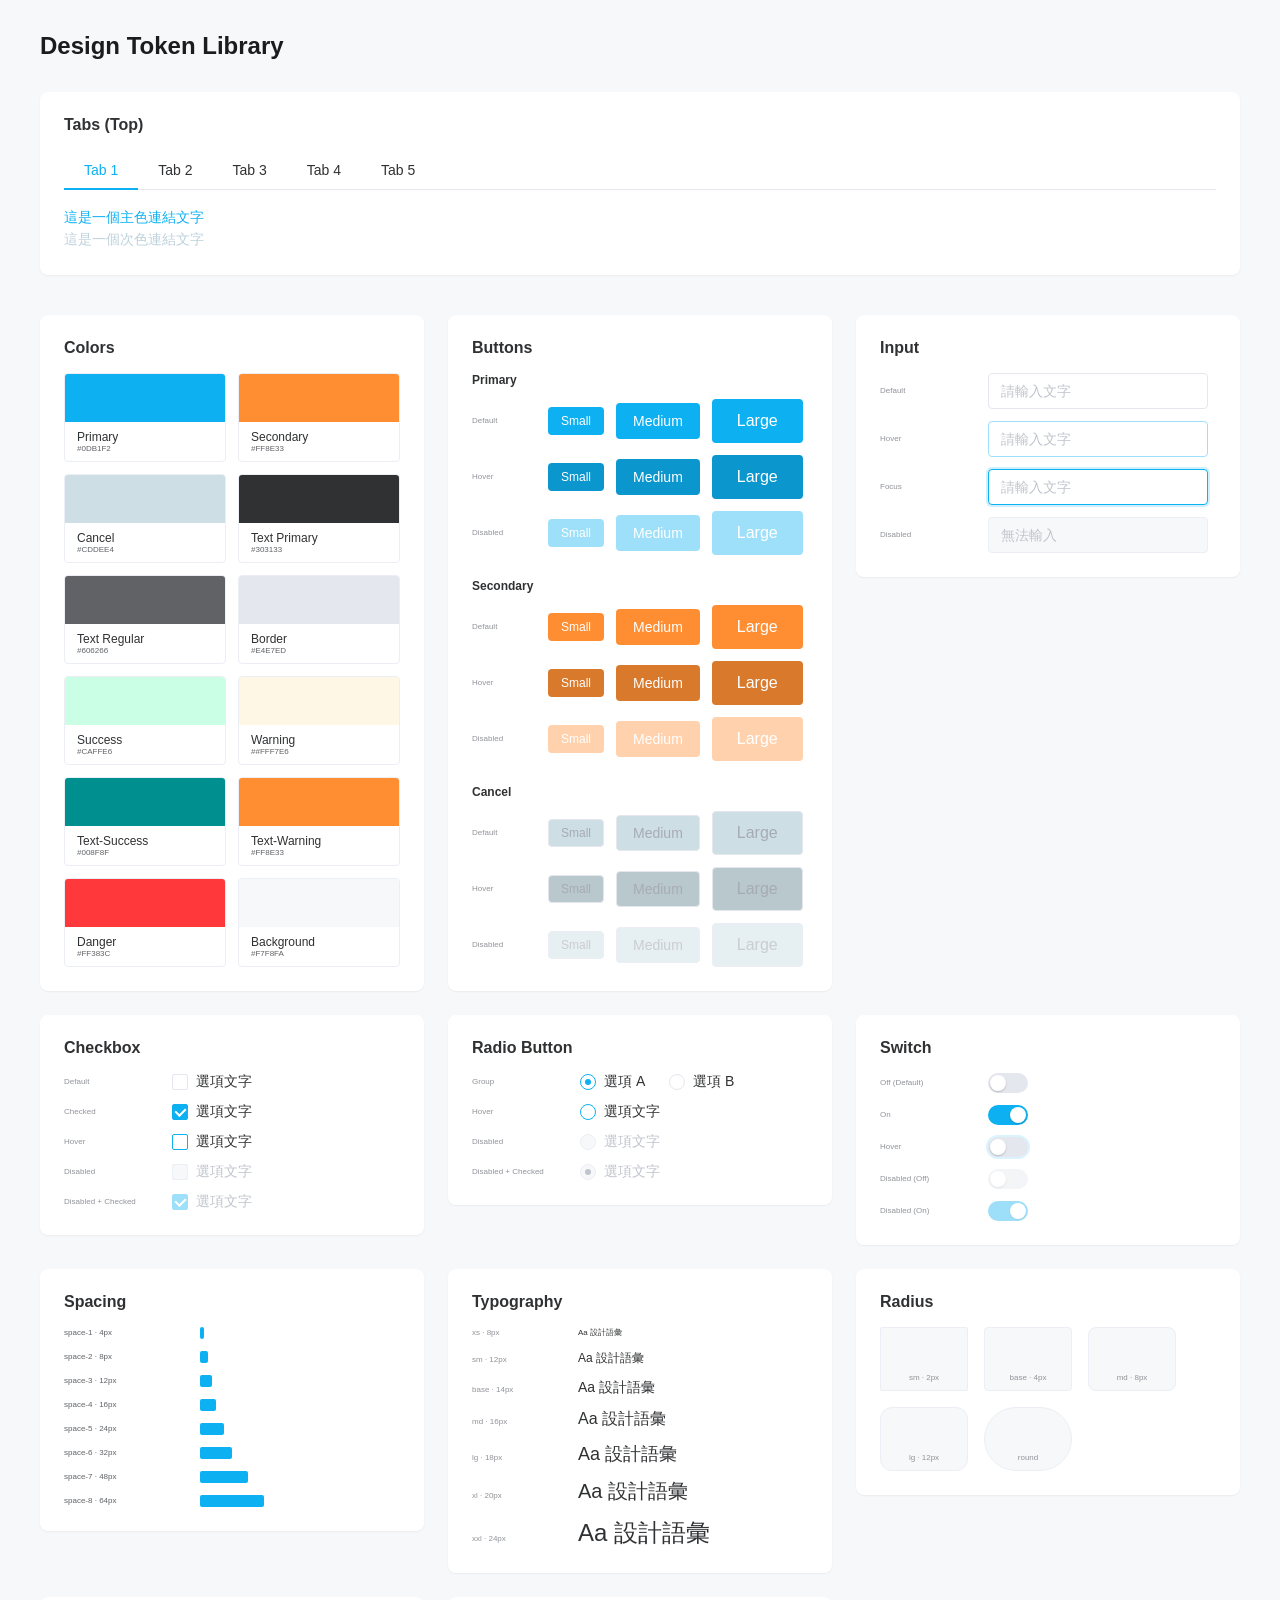
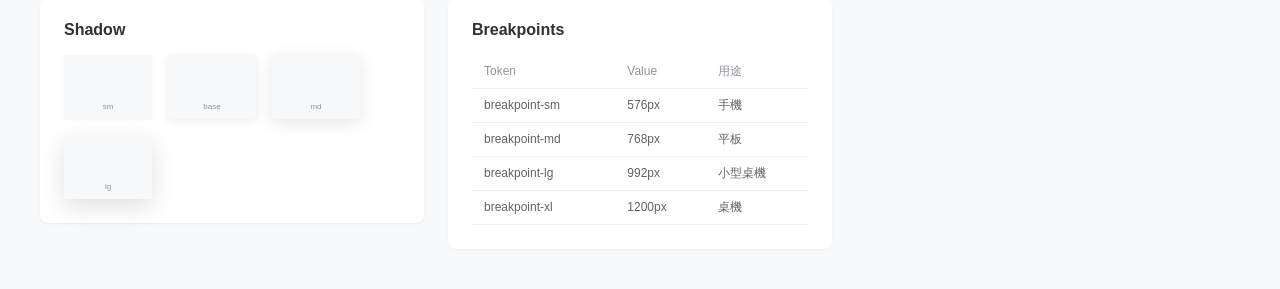
==== index.html @ 9273145e "基本顏色&產生一組Input、Checkbox、radiobutton 、switch button" ====
<!DOCTYPE html>
<html lang="zh-Hant">
<head>
<meta charset="UTF-8">
<meta name="viewport" content="width=device-width, initial-scale=1.0">
<title>Design Token Library</title>
<style>
  :root {
    /* Color */
    --color-bg: #F7F8FA;
    --color-primary: #0DB1F2;
    --color-secondary: #FF8E33;
    --color-success: #CAFFE6;
    --color-warning: #FFF7E6;
    --color-danger: #FF383C;
    --color-cancel: #CDDEE4;
    --color-info: #909399;
    --color-border: #E4E7ED;
    --color-border-light: #EBEEF5;
    --color-text-primary: #303133;
    --color-text-regular: #606266;
    --color-text-secondary: #909399;
    --color-text-active: #0DB1F2;
    --color-text-cancel: #A7ABB3;
    --color-text-placeholder: #C0C4CC;
    
    --color-text-Success: #008F8F;
    --color-text-Warning:#FF8E33;
    --color-link-Primary:#0DB1F2;
    --color-link-Secondary:#BDD1DB;

    /* Button states (derived from Primary / Secondary / Cancel) */
    --btn-primary-bg: var(--color-primary);
    --btn-primary-bg-hover: #0B96CE;
    --btn-primary-bg-disabled: #9EE0FA;
    --btn-primary-text: #FFFFFF;

    --btn-secondary-bg: var(--color-secondary);
    --btn-secondary-bg-hover: #D9792B;
    --btn-secondary-bg-disabled: #FFD2AD;
    --btn-secondary-text: #FFFFFF;

    --btn-cancel-bg: var(--color-cancel);
    --btn-cancel-bg-hover: #B9C8CD;
    --btn-cancel-bg-disabled: #E6EFF2;
    --btn-cancel-border: var(--color-border);
    --btn-cancel-text: var(--color-text-cancel);
    --btn-cancel-text-disabled: #CACDD1;

    /* Spacing */
    --space-1: 4px;
    --space-2: 8px;
    --space-3: 12px;
    --space-4: 16px;
    --space-5: 24px;
    --space-6: 32px;
    --space-7: 48px;
    --space-8: 64px;

    /* Typography */
    --font-size-xs: 8px;
    --font-size-sm: 12px;
    --font-size-base: 14px;
    --font-size-md: 16px;
    --font-size-lg: 18px;
    --font-size-xl: 20px;
    --font-size-xxl: 24px;
    --font-weight-regular: 400;
    --font-weight-medium: 500;
    --font-weight-bold: 600;
    --line-height-base: 1.5;

    /* Radius */
    --radius-sm: 2px;
    --radius-base: 4px;
    --radius-md: 8px;
    --radius-lg: 12px;
    --radius-round: 9999px;

    /* Shadow */
    --shadow-sm: 0 1px 2px rgba(0,0,0,0.05);
    --shadow-base: 0 2px 8px rgba(0,0,0,0.08);
    --shadow-md: 0 4px 16px rgba(0,0,0,0.1);
    --shadow-lg: 0 8px 24px rgba(0,0,0,0.12);

    /* Breakpoints (reference values, used via JS/media queries) */
    --breakpoint-sm: 576px;
    --breakpoint-md: 768px;
    --breakpoint-lg: 992px;
    --breakpoint-xl: 1200px;
  }
  * {
    box-sizing: border-box;
  }
  body {
    margin: 0;
    min-height: 100vh;
    background-color: var(--color-bg);
    font-family: -apple-system, BlinkMacSystemFont, "Segoe UI", "PingFang TC", "Microsoft JhengHei", sans-serif;
  }
  a {
      cursor:pointer;
  }
  header {
    padding: 32px 40px;
  }
  h1 {
    margin: 0;
    font-size: 24px;
    color: #1A1D1F;
  }
  main {
    padding: 0 40px 40px;
    display: grid;
    grid-template-columns: repeat(auto-fit, minmax(320px, 1fr));
    gap: var(--space-5);
    align-items: start;
  }
  .card {
    background: #fff;
    border-radius: var(--radius-md);
    padding: var(--space-5);
    box-shadow: var(--shadow-sm);
  }
  .card h2 {
    margin: 0 0 var(--space-4);
    font-size: var(--font-size-md);
    color: var(--color-text-primary);
  }

  /* Color swatches */
  .swatch-grid {
    display: grid;
    grid-template-columns: repeat(auto-fill, minmax(120px, 1fr));
    gap: var(--space-3);
  }
  .swatch {
    border: 1px solid var(--color-border-light);
    border-radius: var(--radius-base);
    overflow: hidden;
  }
  .swatch-color {
    height: 48px;
  }
  .swatch-label {
    padding: var(--space-2) var(--space-3);
    font-size: var(--font-size-xs);
    color: var(--color-text-regular);
  }
  .swatch-label b {
    display: block;
    font-size: var(--font-size-sm);
    color: var(--color-text-primary);
    font-weight: var(--font-weight-medium);
  }

  /* Spacing scale */
  .space-row {
    display: flex;
    align-items: center;
    gap: var(--space-4);
    margin-bottom: var(--space-3);
  }
  .space-row .space-label {
    width: 120px;
    font-size: var(--font-size-xs);
    color: var(--color-text-regular);
    flex-shrink: 0;
  }
  .space-bar {
    height: 12px;
    background-color: var(--color-primary);
    border-radius: var(--radius-sm);
  }

  /* Typography scale */
  .type-row {
    display: flex;
    align-items: baseline;
    gap: var(--space-4);
    margin-bottom: var(--space-3);
  }
  .type-row .type-label {
    width: 90px;
    font-size: var(--font-size-xs);
    color: var(--color-text-secondary);
    flex-shrink: 0;
  }
  .type-sample {
    color: var(--color-text-primary);
  }

  /* Radius & shadow samples */
  .token-sample-row {
    display: flex;
    flex-wrap: wrap;
    gap: var(--space-4);
  }
  .token-sample {
    width: 88px;
    height: 64px;
    background-color: var(--color-bg);
    border: 1px solid var(--color-border-light);
    display: flex;
    align-items: flex-end;
    justify-content: center;
    padding-bottom: var(--space-2);
    font-size: var(--font-size-xs);
    color: var(--color-text-secondary);
  }

  /* Breakpoints table */
  .bp-table {
    width: 100%;
    border-collapse: collapse;
    font-size: var(--font-size-sm);
  }
  .bp-table th, .bp-table td {
    text-align: left;
    padding: var(--space-2) var(--space-3);
    border-bottom: 1px solid var(--color-border-light);
    color: var(--color-text-regular);
  }
  .bp-table th {
    color: var(--color-text-secondary);
    font-weight: var(--font-weight-medium);
  }

  /* Buttons: Primary / Secondary / Cancel × sm/md/lg × default/hover/disabled */
  .btn {
    display: inline-flex;
    align-items: center;
    justify-content: center;
    border: 1px solid transparent;
    border-radius: var(--radius-base);
    font-family: inherit;
    font-weight: var(--font-weight-medium);
    cursor: pointer;
    transition: background-color .2s, color .2s, border-color .2s;
    white-space: nowrap;
  }
  .btn--sm { height: 28px; padding: 0 var(--space-3); font-size: var(--font-size-sm); }
  .btn--md { height: 36px; padding: 0 var(--space-4); font-size: var(--font-size-base); }
  .btn--lg { height: 44px; padding: 0 var(--space-5); font-size: var(--font-size-md); }

  .btn--primary {
    background-color: var(--btn-primary-bg);
    color: var(--btn-primary-text);
  }
  .btn--primary:hover,
  .btn--primary.is-hover {
    background-color: var(--btn-primary-bg-hover);
  }
  .btn--primary:disabled,
  .btn--primary.is-disabled {
    background-color: var(--btn-primary-bg-disabled);
    color: var(--btn-primary-text);
    cursor: not-allowed;
  }

  .btn--secondary {
    background-color: var(--btn-secondary-bg);
    color: var(--btn-secondary-text);
  }
  .btn--secondary:hover,
  .btn--secondary.is-hover {
    background-color: var(--btn-secondary-bg-hover);
  }
  .btn--secondary:disabled,
  .btn--secondary.is-disabled {
    background-color: var(--btn-secondary-bg-disabled);
    color: var(--btn-secondary-text);
    cursor: not-allowed;
  }

  .btn--cancel {
    background-color: var(--btn-cancel-bg);
    color: var(--btn-cancel-text);
    border-color: var(--btn-cancel-border);
  }
  .btn--cancel:hover,
  .btn--cancel.is-hover {
    background-color: var(--btn-cancel-bg-hover);
  }
  .btn--cancel:disabled,
  .btn--cancel.is-disabled {
    background-color: var(--btn-cancel-bg-disabled);
    color: var(--btn-cancel-text-disabled);
    border-color: var(--color-border-light);
    cursor: not-allowed;
  }

  .btn-variant-block {
    margin-bottom: var(--space-5);
  }
  .btn-variant-block:last-child {
    margin-bottom: 0;
  }
  .btn-variant-block h3 {
    margin: 0 0 var(--space-3);
    font-size: var(--font-size-sm);
    font-weight: var(--font-weight-bold);
    color: var(--color-text-primary);
  }
  .btn-demo-row {
    display: flex;
    align-items: center;
    gap: var(--space-3);
    margin-bottom: var(--space-3);
  }
  .btn-demo-row:last-child {
    margin-bottom: 0;
  }
  .btn-demo-label {
    width: 64px;
    flex-shrink: 0;
    font-size: var(--font-size-xs);
    color: var(--color-text-secondary);
  }

  /* Generic state-demo row (reused by Input / Checkbox / Radio / Switch) */
  .demo-row {
    display: flex;
    align-items: center;
    gap: var(--space-3);
    margin-bottom: var(--space-3);
  }
  .demo-row:last-child {
    margin-bottom: 0;
  }
  .demo-label {
    width: 96px;
    flex-shrink: 0;
    font-size: var(--font-size-xs);
    color: var(--color-text-secondary);
  }

  /* Input */
  .el-input__inner {
    width: 220px;
    height: 36px;
    padding: 0 var(--space-3);
    border: 1px solid var(--color-border);
    border-radius: var(--radius-base);
    background-color: #fff;
    font-family: inherit;
    font-size: var(--font-size-base);
    color: var(--color-text-primary);
    outline: none;
    transition: border-color .2s, box-shadow .2s;
  }
  .el-input__inner::placeholder {
    color: var(--color-text-placeholder);
  }
  .el-input__inner:hover,
  .el-input__inner.is-hover {
    border-color: var(--btn-primary-bg-disabled);
  }
  .el-input__inner:focus,
  .el-input__inner.is-focus {
    border-color: var(--color-primary);
    box-shadow: 0 0 0 2px rgba(13, 177, 242, 0.2);
  }
  .el-input__inner:disabled {
    background-color: var(--color-bg);
    border-color: var(--color-border-light);
    color: var(--color-text-placeholder);
    cursor: not-allowed;
  }

  /* Checkbox */
  .el-checkbox {
    display: inline-flex;
    align-items: center;
    gap: var(--space-2);
    font-size: var(--font-size-base);
    color: var(--color-text-primary);
    cursor: pointer;
    user-select: none;
  }
  .el-checkbox__box {
    position: relative;
    width: 16px;
    height: 16px;
    flex-shrink: 0;
    border: 1px solid var(--color-border);
    border-radius: var(--radius-sm);
    background-color: #fff;
    transition: background-color .2s, border-color .2s;
  }
  .el-checkbox:hover .el-checkbox__box,
  .el-checkbox.is-hover .el-checkbox__box {
    border-color: var(--color-primary);
  }
  .el-checkbox.is-checked .el-checkbox__box {
    background-color: var(--color-primary);
    border-color: var(--color-primary);
  }
  .el-checkbox.is-checked .el-checkbox__box::after {
    content: "";
    position: absolute;
    left: 4px;
    top: 1px;
    width: 5px;
    height: 8px;
    border: 2px solid #fff;
    border-top: 0;
    border-left: 0;
    transform: rotate(45deg);
  }
  .el-checkbox.is-disabled {
    color: var(--color-text-placeholder);
    cursor: not-allowed;
  }
  .el-checkbox.is-disabled .el-checkbox__box {
    background-color: var(--color-bg);
    border-color: var(--color-border-light);
  }
  .el-checkbox.is-disabled.is-checked .el-checkbox__box {
    background-color: var(--btn-primary-bg-disabled);
    border-color: var(--btn-primary-bg-disabled);
  }

  /* Radio */
  .el-radio {
    display: inline-flex;
    align-items: center;
    gap: var(--space-2);
    font-size: var(--font-size-base);
    color: var(--color-text-primary);
    cursor: pointer;
    user-select: none;
  }
  .el-radio__circle {
    position: relative;
    width: 16px;
    height: 16px;
    flex-shrink: 0;
    border: 1px solid var(--color-border);
    border-radius: 50%;
    background-color: #fff;
    transition: border-color .2s;
  }
  .el-radio:hover .el-radio__circle,
  .el-radio.is-hover .el-radio__circle {
    border-color: var(--color-primary);
  }
  .el-radio.is-checked .el-radio__circle {
    border-color: var(--color-primary);
  }
  .el-radio.is-checked .el-radio__circle::after {
    content: "";
    position: absolute;
    top: 50%;
    left: 50%;
    width: 6px;
    height: 6px;
    border-radius: 50%;
    background-color: var(--color-primary);
    transform: translate(-50%, -50%);
  }
  .el-radio.is-disabled {
    color: var(--color-text-placeholder);
    cursor: not-allowed;
  }
  .el-radio.is-disabled .el-radio__circle {
    background-color: var(--color-bg);
    border-color: var(--color-border-light);
  }
  .el-radio.is-disabled.is-checked .el-radio__circle::after {
    background-color: var(--color-text-placeholder);
  }
  .el-radio-group {
    display: flex;
    gap: var(--space-5);
  }

  /* Switch */
  .el-switch {
    display: inline-flex;
    align-items: center;
    border: none;
    background: none;
    padding: 0;
    cursor: pointer;
  }
  .el-switch__core {
    position: relative;
    width: 40px;
    height: 20px;
    border-radius: var(--radius-round);
    background-color: var(--color-border);
    transition: background-color .2s, box-shadow .2s;
  }
  .el-switch__core::after {
    content: "";
    position: absolute;
    top: 2px;
    left: 2px;
    width: 16px;
    height: 16px;
    border-radius: 50%;
    background-color: #fff;
    box-shadow: 0 1px 2px rgba(0,0,0,0.2);
    transition: transform .2s;
  }
  .el-switch:hover .el-switch__core,
  .el-switch.is-hover .el-switch__core {
    box-shadow: 0 0 0 2px rgba(13, 177, 242, 0.15);
  }
  .el-switch.is-checked .el-switch__core {
    background-color: var(--color-primary);
  }
  .el-switch.is-checked .el-switch__core::after {
    transform: translateX(20px);
  }
  .el-switch:disabled,
  .el-switch.is-disabled {
    cursor: not-allowed;
    opacity: 0.4;
  }

  /* Element Plus style: Tabs (top) */
  .el-tabs__header {
    margin: 0 0 16px;
  }
  .el-tabs__nav-wrap {
    position: relative;
    overflow: hidden;
  }
  .el-tabs__nav-wrap::after {
    content: "";
    position: absolute;
    left: 0;
    bottom: 0;
    width: 100%;
    height: 1px;
    background-color: var(--color-border);
    z-index: 1;
  }
  .el-tabs__nav {
    position: relative;
    display: flex;
  }
  .el-tabs__item {
    padding: 0 20px;
    height: 40px;
    line-height: 40px;
    font-size: 14px;
    font-weight: 500;
    color: var(--color-text-primary);
    position: relative;
    cursor: pointer;
    white-space: nowrap;
    transition: color .3s cubic-bezier(.645,.045,.355,1);
    user-select: none;
  }
  .el-tabs__item:hover {
    color: var(--color-primary);
  }
  .el-tabs__item.is-active {
    color: var(--color-primary);
  }
  .el-tabs__active-bar {
    position: absolute;
    bottom: 0;
    left: 0;
    height: 2px;
    background-color: var(--color-primary);
    z-index: 2;
    transition: transform .3s cubic-bezier(.645,.045,.355,1), width .3s cubic-bezier(.645,.045,.355,1);
  }
  .el-tabs__content {
    font-size: 14px;
    color: var(--color-text-regular);
    line-height: 1.6;
  }
  .el-tab-pane {
    display: none;
  }
  .el-tab-pane.is-active {
    display: block;
  }
</style>
</head>
<body>
  <header>
    <h1>Design Token Library</h1>
  </header>
  <main>
    <div class="card">
      <h2>Tabs (Top)</h2>
      <div class="el-tabs">
        <div class="el-tabs__header">
          <div class="el-tabs__nav-wrap">
            <div class="el-tabs__nav" id="tabsNav">
              <div class="el-tabs__item is-active" data-tab="1">Tab 1</div>
              <div class="el-tabs__item" data-tab="2">Tab 2</div>
              <div class="el-tabs__item" data-tab="3">Tab 3</div>
              <div class="el-tabs__item" data-tab="4">Tab 4</div>
              <div class="el-tabs__item" data-tab="5">Tab 5</div>
              <div class="el-tabs__active-bar" id="tabsActiveBar"></div>
            </div>
          </div>
        </div>
        <div class="el-tabs__content">
            <div class="el-tab-pane is-active" data-pane="1">
                <!-- 這是 Tab 1 的內容-->
                <a style="color: var(--color-link-Primary)">這是一個主色連結文字</a><br/>
                <a style="color: var(--color-link-Secondary)">這是一個次色連結文字</a>
            </div>
          <div class="el-tab-pane" data-pane="2">這是 Tab 二 的內容。</div>
          <div class="el-tab-pane" data-pane="3">這是 Tab 三 的內容。</div>
          <div class="el-tab-pane" data-pane="4">這是 Tab 四 的內容。</div>
          <div class="el-tab-pane" data-pane="5">這是 Tab 五 的內容。</div>
        </div>
      </div>
    </div>
</main>
  
  
<main>
    <div class="card">
      <h2>Colors</h2>
      <div class="swatch-grid">
        <div class="swatch">
          <div class="swatch-color" style="background-color: var(--color-primary)"></div>
          <div class="swatch-label"><b>Primary</b>#0DB1F2</div>
        </div>
        <div class="swatch">
          <div class="swatch-color" style="background-color: var(--color-secondary)"></div>
          <div class="swatch-label"><b>Secondary</b>#FF8E33</div>
        </div>
        <div class="swatch">
          <div class="swatch-color" style="background-color: var(--color-cancel)"></div>
          <div class="swatch-label"><b>Cancel</b>#CDDEE4</div>
        </div>
        <div class="swatch">
          <div class="swatch-color" style="background-color: var(--color-text-primary)"></div>
          <div class="swatch-label"><b>Text Primary</b>#303133</div>
        </div>
        <div class="swatch">
          <div class="swatch-color" style="background-color: var(--color-text-regular)"></div>
          <div class="swatch-label"><b>Text Regular</b>#606266</div>
        </div>
        <div class="swatch">
          <div class="swatch-color" style="background-color: var(--color-border)"></div>
          <div class="swatch-label"><b>Border</b>#E4E7ED</div>
        </div>
        <div class="swatch">
          <div class="swatch-color" style="background-color: var(--color-success)"></div>
          <div class="swatch-label"><b>Success</b>#CAFFE6</div>
        </div>
        <div class="swatch">
          <div class="swatch-color" style="background-color: var(--color-warning)"></div>
          <div class="swatch-label"><b>Warning</b>##FFF7E6</div>
        </div>
        <div class="swatch">
          <div class="swatch-color" style="background-color: var(--color-text-Success)"></div>
          <div class="swatch-label"><b>Text-Success</b>#008F8F</div>
        </div>
        <div class="swatch">
          <div class="swatch-color" style="background-color: var(--color-text-Warning)"></div>
          <div class="swatch-label"><b>Text-Warning</b>#FF8E33</div>
        </div>
        <div class="swatch">
          <div class="swatch-color" style="background-color: var(--color-danger)"></div>
          <div class="swatch-label"><b>Danger</b>#FF383C</div>
        </div>
        <div class="swatch">
          <div class="swatch-color" style="background-color: var(--color-bg)"></div>
          <div class="swatch-label"><b>Background</b>#F7F8FA</div>
        </div>
      </div>
    </div>

    <div class="card">
      <h2>Buttons</h2>

      <div class="btn-variant-block">
        <h3>Primary</h3>
        <div class="btn-demo-row">
          <span class="btn-demo-label">Default</span>
          <button class="btn btn--primary btn--sm">Small</button>
          <button class="btn btn--primary btn--md">Medium</button>
          <button class="btn btn--primary btn--lg">Large</button>
        </div>
        <div class="btn-demo-row">
          <span class="btn-demo-label">Hover</span>
          <button class="btn btn--primary btn--sm is-hover">Small</button>
          <button class="btn btn--primary btn--md is-hover">Medium</button>
          <button class="btn btn--primary btn--lg is-hover">Large</button>
        </div>
        <div class="btn-demo-row">
          <span class="btn-demo-label">Disabled</span>
          <button class="btn btn--primary btn--sm" disabled>Small</button>
          <button class="btn btn--primary btn--md" disabled>Medium</button>
          <button class="btn btn--primary btn--lg" disabled>Large</button>
        </div>
      </div>

      <div class="btn-variant-block">
        <h3>Secondary</h3>
        <div class="btn-demo-row">
          <span class="btn-demo-label">Default</span>
          <button class="btn btn--secondary btn--sm">Small</button>
          <button class="btn btn--secondary btn--md">Medium</button>
          <button class="btn btn--secondary btn--lg">Large</button>
        </div>
        <div class="btn-demo-row">
          <span class="btn-demo-label">Hover</span>
          <button class="btn btn--secondary btn--sm is-hover">Small</button>
          <button class="btn btn--secondary btn--md is-hover">Medium</button>
          <button class="btn btn--secondary btn--lg is-hover">Large</button>
        </div>
        <div class="btn-demo-row">
          <span class="btn-demo-label">Disabled</span>
          <button class="btn btn--secondary btn--sm" disabled>Small</button>
          <button class="btn btn--secondary btn--md" disabled>Medium</button>
          <button class="btn btn--secondary btn--lg" disabled>Large</button>
        </div>
      </div>

      <div class="btn-variant-block">
        <h3>Cancel</h3>
        <div class="btn-demo-row">
          <span class="btn-demo-label">Default</span>
          <button class="btn btn--cancel btn--sm">Small</button>
          <button class="btn btn--cancel btn--md">Medium</button>
          <button class="btn btn--cancel btn--lg">Large</button>
        </div>
        <div class="btn-demo-row">
          <span class="btn-demo-label">Hover</span>
          <button class="btn btn--cancel btn--sm is-hover">Small</button>
          <button class="btn btn--cancel btn--md is-hover">Medium</button>
          <button class="btn btn--cancel btn--lg is-hover">Large</button>
        </div>
        <div class="btn-demo-row">
          <span class="btn-demo-label">Disabled</span>
          <button class="btn btn--cancel btn--sm" disabled>Small</button>
          <button class="btn btn--cancel btn--md" disabled>Medium</button>
          <button class="btn btn--cancel btn--lg" disabled>Large</button>
        </div>
      </div>
    </div>

    <div class="card">
      <h2>Input</h2>
      <div class="demo-row">
        <span class="demo-label">Default</span>
        <input class="el-input__inner" type="text" placeholder="請輸入文字">
      </div>
      <div class="demo-row">
        <span class="demo-label">Hover</span>
        <input class="el-input__inner is-hover" type="text" placeholder="請輸入文字">
      </div>
      <div class="demo-row">
        <span class="demo-label">Focus</span>
        <input class="el-input__inner is-focus" type="text" placeholder="請輸入文字">
      </div>
      <div class="demo-row">
        <span class="demo-label">Disabled</span>
        <input class="el-input__inner" type="text" placeholder="無法輸入" disabled>
      </div>
    </div>

    <div class="card">
      <h2>Checkbox</h2>
      <div class="demo-row">
        <span class="demo-label">Default</span>
        <label class="el-checkbox" data-checkbox="1"><span class="el-checkbox__box"></span><span>選項文字</span></label>
      </div>
      <div class="demo-row">
        <span class="demo-label">Checked</span>
        <label class="el-checkbox is-checked" data-checkbox="2"><span class="el-checkbox__box"></span><span>選項文字</span></label>
      </div>
      <div class="demo-row">
        <span class="demo-label">Hover</span>
        <label class="el-checkbox is-hover"><span class="el-checkbox__box"></span><span>選項文字</span></label>
      </div>
      <div class="demo-row">
        <span class="demo-label">Disabled</span>
        <label class="el-checkbox is-disabled"><span class="el-checkbox__box"></span><span>選項文字</span></label>
      </div>
      <div class="demo-row">
        <span class="demo-label">Disabled + Checked</span>
        <label class="el-checkbox is-disabled is-checked"><span class="el-checkbox__box"></span><span>選項文字</span></label>
      </div>
    </div>

    <div class="card">
      <h2>Radio Button</h2>
      <div class="demo-row">
        <span class="demo-label">Group</span>
        <div class="el-radio-group">
          <label class="el-radio is-checked" data-radio="group1" data-value="a"><span class="el-radio__circle"></span><span>選項 A</span></label>
          <label class="el-radio" data-radio="group1" data-value="b"><span class="el-radio__circle"></span><span>選項 B</span></label>
        </div>
      </div>
      <div class="demo-row">
        <span class="demo-label">Hover</span>
        <label class="el-radio is-hover"><span class="el-radio__circle"></span><span>選項文字</span></label>
      </div>
      <div class="demo-row">
        <span class="demo-label">Disabled</span>
        <label class="el-radio is-disabled"><span class="el-radio__circle"></span><span>選項文字</span></label>
      </div>
      <div class="demo-row">
        <span class="demo-label">Disabled + Checked</span>
        <label class="el-radio is-disabled is-checked"><span class="el-radio__circle"></span><span>選項文字</span></label>
      </div>
    </div>

    <div class="card">
      <h2>Switch</h2>
      <div class="demo-row">
        <span class="demo-label">Off (Default)</span>
        <button class="el-switch" data-switch="1"><span class="el-switch__core"></span></button>
      </div>
      <div class="demo-row">
        <span class="demo-label">On</span>
        <button class="el-switch is-checked" data-switch="2"><span class="el-switch__core"></span></button>
      </div>
      <div class="demo-row">
        <span class="demo-label">Hover</span>
        <button class="el-switch is-hover"><span class="el-switch__core"></span></button>
      </div>
      <div class="demo-row">
        <span class="demo-label">Disabled (Off)</span>
        <button class="el-switch" disabled><span class="el-switch__core"></span></button>
      </div>
      <div class="demo-row">
        <span class="demo-label">Disabled (On)</span>
        <button class="el-switch is-checked" disabled><span class="el-switch__core"></span></button>
      </div>
    </div>

    <div class="card">
      <h2>Spacing</h2>
      <div class="space-row"><span class="space-label">space-1 · 4px</span><div class="space-bar" style="width: var(--space-1)"></div></div>
      <div class="space-row"><span class="space-label">space-2 · 8px</span><div class="space-bar" style="width: var(--space-2)"></div></div>
      <div class="space-row"><span class="space-label">space-3 · 12px</span><div class="space-bar" style="width: var(--space-3)"></div></div>
      <div class="space-row"><span class="space-label">space-4 · 16px</span><div class="space-bar" style="width: var(--space-4)"></div></div>
      <div class="space-row"><span class="space-label">space-5 · 24px</span><div class="space-bar" style="width: var(--space-5)"></div></div>
      <div class="space-row"><span class="space-label">space-6 · 32px</span><div class="space-bar" style="width: var(--space-6)"></div></div>
      <div class="space-row"><span class="space-label">space-7 · 48px</span><div class="space-bar" style="width: var(--space-7)"></div></div>
      <div class="space-row" style="margin-bottom: 0"><span class="space-label">space-8 · 64px</span><div class="space-bar" style="width: var(--space-8)"></div></div>
    </div>

    <div class="card">
      <h2>Typography</h2>
      <div class="type-row"><span class="type-label">xs · 8px</span><span class="type-sample" style="font-size: var(--font-size-xs)">Aa 設計語彙</span></div>
      <div class="type-row"><span class="type-label">sm · 12px</span><span class="type-sample" style="font-size: var(--font-size-sm)">Aa 設計語彙</span></div>
      <div class="type-row"><span class="type-label">base · 14px</span><span class="type-sample" style="font-size: var(--font-size-base)">Aa 設計語彙</span></div>
      <div class="type-row"><span class="type-label">md · 16px</span><span class="type-sample" style="font-size: var(--font-size-md)">Aa 設計語彙</span></div>
      <div class="type-row"><span class="type-label">lg · 18px</span><span class="type-sample" style="font-size: var(--font-size-lg)">Aa 設計語彙</span></div>
      <div class="type-row"><span class="type-label">xl · 20px</span><span class="type-sample" style="font-size: var(--font-size-xl)">Aa 設計語彙</span></div>
      <div class="type-row" style="margin-bottom: 0"><span class="type-label">xxl · 24px</span><span class="type-sample" style="font-size: var(--font-size-xxl)">Aa 設計語彙</span></div>
    </div>

    <div class="card">
      <h2>Radius</h2>
      <div class="token-sample-row">
        <div class="token-sample" style="border-radius: var(--radius-sm)">sm · 2px</div>
        <div class="token-sample" style="border-radius: var(--radius-base)">base · 4px</div>
        <div class="token-sample" style="border-radius: var(--radius-md)">md · 8px</div>
        <div class="token-sample" style="border-radius: var(--radius-lg)">lg · 12px</div>
        <div class="token-sample" style="border-radius: var(--radius-round)">round</div>
      </div>
    </div>

    <div class="card">
      <h2>Shadow</h2>
      <div class="token-sample-row">
        <div class="token-sample" style="border: none; box-shadow: var(--shadow-sm)">sm</div>
        <div class="token-sample" style="border: none; box-shadow: var(--shadow-base)">base</div>
        <div class="token-sample" style="border: none; box-shadow: var(--shadow-md)">md</div>
        <div class="token-sample" style="border: none; box-shadow: var(--shadow-lg)">lg</div>
      </div>
    </div>

    <div class="card">
      <h2>Breakpoints</h2>
      <table class="bp-table">
        <thead>
          <tr><th>Token</th><th>Value</th><th>用途</th></tr>
        </thead>
        <tbody>
          <tr><td>breakpoint-sm</td><td>576px</td><td>手機</td></tr>
          <tr><td>breakpoint-md</td><td>768px</td><td>平板</td></tr>
          <tr><td>breakpoint-lg</td><td>992px</td><td>小型桌機</td></tr>
          <tr><td>breakpoint-xl</td><td>1200px</td><td>桌機</td></tr>
        </tbody>
      </table>
    </div>
  </main>
  <script>
    (function () {
      var nav = document.getElementById('tabsNav');
      var bar = document.getElementById('tabsActiveBar');
      var items = nav.querySelectorAll('.el-tabs__item');
      var panes = document.querySelectorAll('.el-tab-pane');

      function moveBarTo(el) {
        bar.style.width = el.offsetWidth + 'px';
        bar.style.transform = 'translateX(' + el.offsetLeft + 'px)';
      }

      function activate(tabId) {
        items.forEach(function (item) {
          item.classList.toggle('is-active', item.dataset.tab === tabId);
        });
        panes.forEach(function (pane) {
          pane.classList.toggle('is-active', pane.dataset.pane === tabId);
        });
        var activeItem = nav.querySelector('.el-tabs__item.is-active');
        moveBarTo(activeItem);
      }

      items.forEach(function (item) {
        item.addEventListener('click', function () {
          activate(item.dataset.tab);
        });
      });

      window.addEventListener('resize', function () {
        moveBarTo(nav.querySelector('.el-tabs__item.is-active'));
      });

      moveBarTo(nav.querySelector('.el-tabs__item.is-active'));
    })();

    (function () {
      // Checkbox toggle
      document.querySelectorAll('.el-checkbox[data-checkbox]').forEach(function (el) {
        el.addEventListener('click', function () {
          if (el.classList.contains('is-disabled')) return;
          el.classList.toggle('is-checked');
        });
      });

      // Radio group selection
      document.querySelectorAll('.el-radio[data-radio]').forEach(function (el) {
        el.addEventListener('click', function () {
          if (el.classList.contains('is-disabled')) return;
          var group = el.dataset.radio;
          document.querySelectorAll('.el-radio[data-radio="' + group + '"]').forEach(function (item) {
            item.classList.remove('is-checked');
          });
          el.classList.add('is-checked');
        });
      });

      // Switch toggle
      document.querySelectorAll('.el-switch[data-switch]').forEach(function (el) {
        el.addEventListener('click', function () {
          if (el.disabled) return;
          el.classList.toggle('is-checked');
        });
      });
    })();
  </script>
</body>
</html>
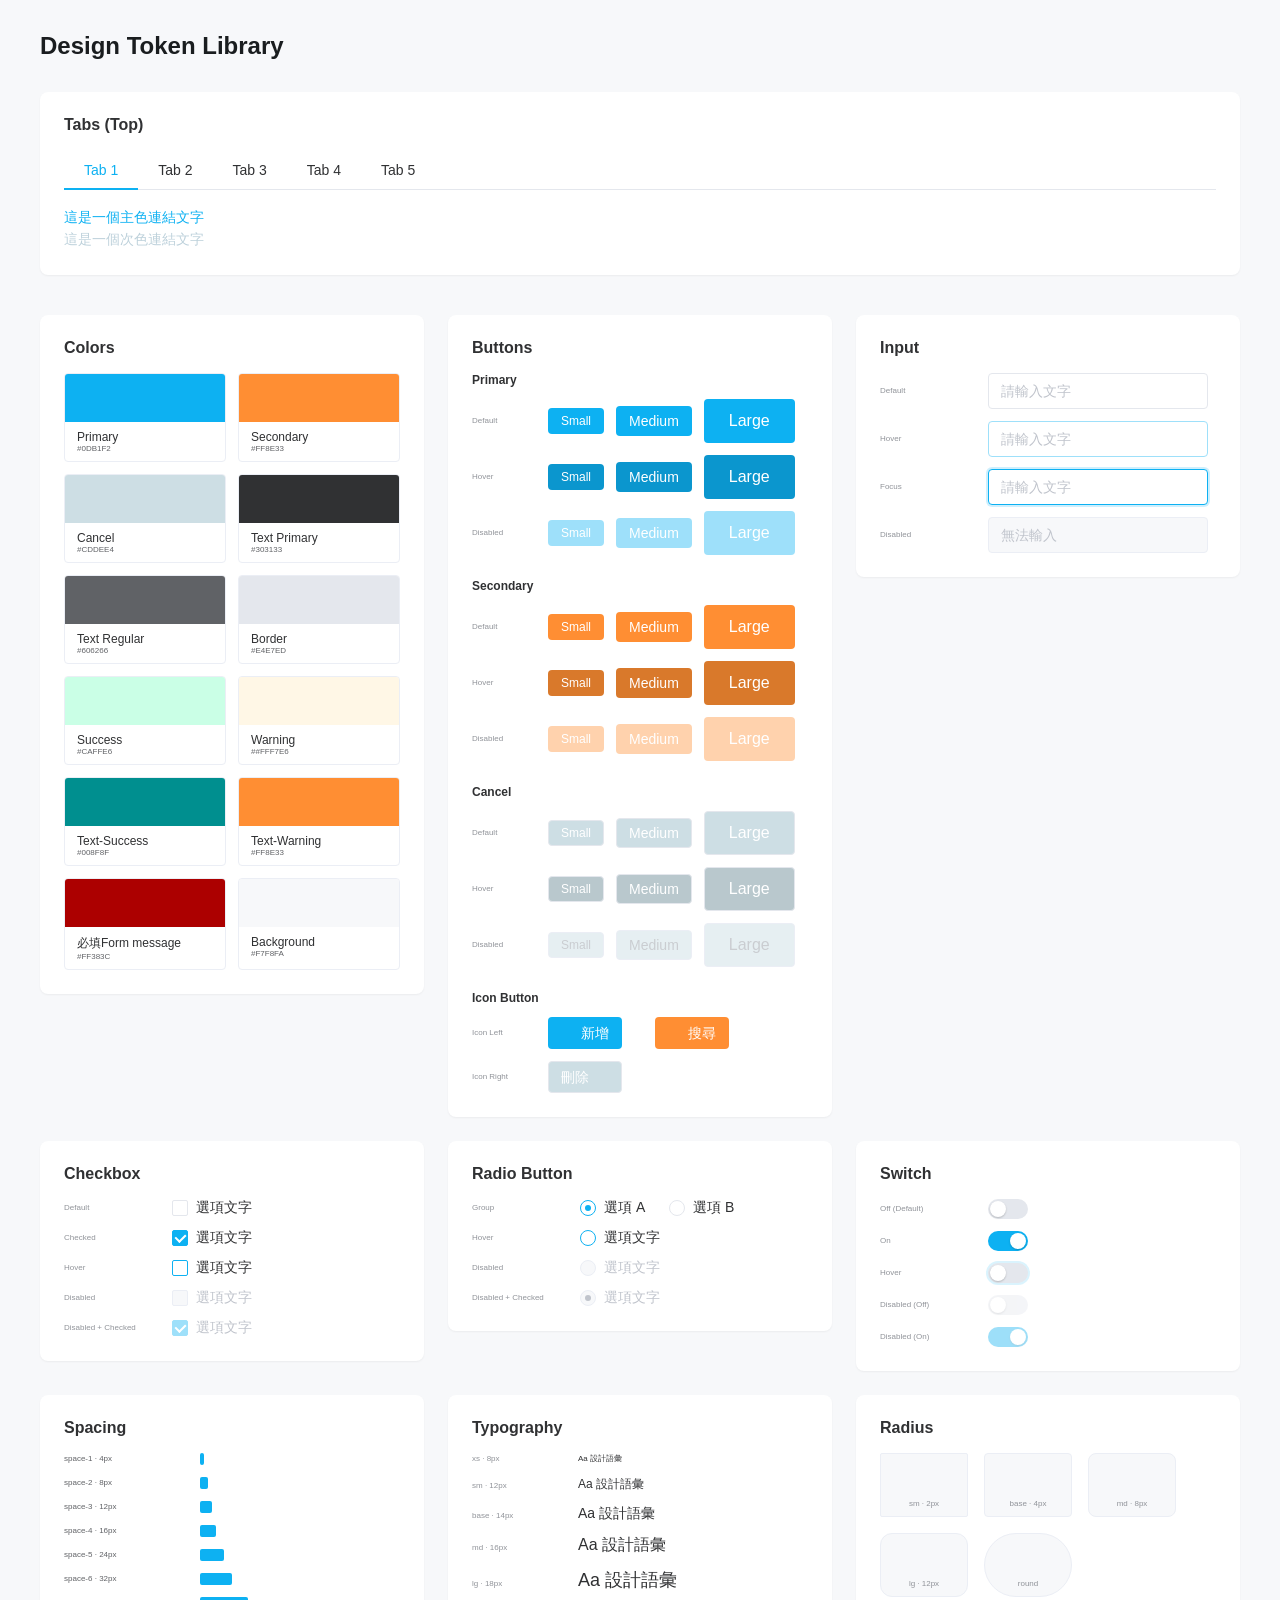
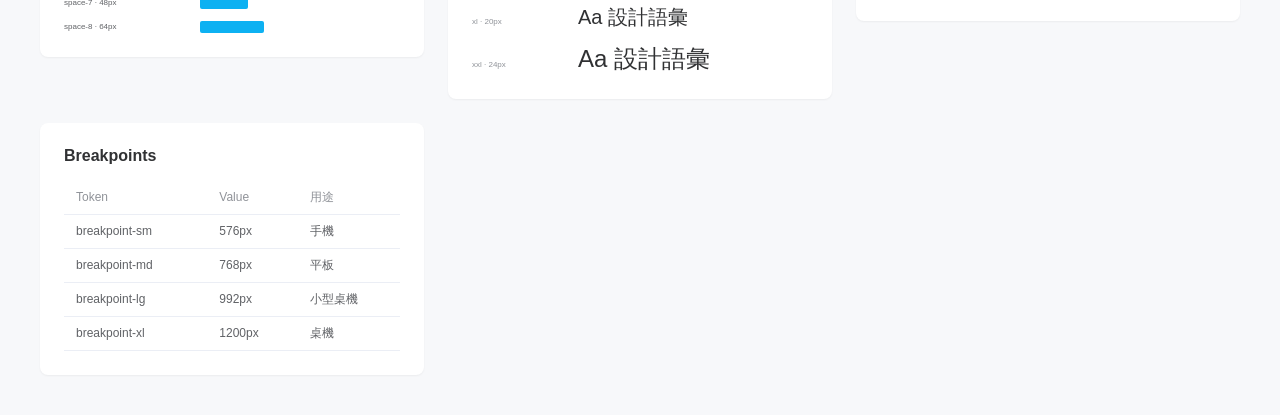
==== commit 04ea5e85: "新增按鈕。將Danger紅色色碼統一" ====
--- a/index.html
+++ b/index.html
@@ -12,7 +12,7 @@
     --color-secondary: #FF8E33;
     --color-success: #CAFFE6;
     --color-warning: #FFF7E6;
-    --color-danger: #FF383C;
+    --color-danger:#AC0000; /*#FF383C; */
     --color-cancel: #CDDEE4;
     --color-info: #909399;
     --color-border: #E4E7ED;
@@ -44,7 +44,7 @@
     --btn-cancel-bg-hover: #B9C8CD;
     --btn-cancel-bg-disabled: #E6EFF2;
     --btn-cancel-border: var(--color-border);
-    --btn-cancel-text: var(--color-text-cancel);
+    --btn-cancel-text:#FFFFFF;
     --btn-cancel-text-disabled: #CACDD1;
 
     /* Spacing */
@@ -239,9 +239,21 @@
     transition: background-color .2s, color .2s, border-color .2s;
     white-space: nowrap;
   }
-  .btn--sm { height: 28px; padding: 0 var(--space-3); font-size: var(--font-size-sm); }
-  .btn--md { height: 36px; padding: 0 var(--space-4); font-size: var(--font-size-base); }
+  .btn--sm { height: 26px; padding: 0 var(--space-3); font-size: var(--font-size-sm); }
+  .btn--md {height:30px;line-height:30px;padding:0px 12px; font-size: var(--font-size-base); }
   .btn--lg { height: 44px; padding: 0 var(--space-5); font-size: var(--font-size-md); }
+
+  /* Icon button (Default): padding 12px 10px, icon/text gap 4px */
+  .btn--icon {
+    height: auto;
+    gap: 4px;
+  }
+  .btn__icon {
+    width: 16px;
+    height: 16px;
+    display: block;
+    flex-shrink: 0;
+  }
 
   .btn--primary {
     background-color: var(--btn-primary-bg);
@@ -665,7 +677,7 @@
         </div>
         <div class="swatch">
           <div class="swatch-color" style="background-color: var(--color-danger)"></div>
-          <div class="swatch-label"><b>Danger</b>#FF383C</div>
+          <div class="swatch-label"><b>必填Form message</b>#FF383C</div>
         </div>
         <div class="swatch">
           <div class="swatch-color" style="background-color: var(--color-bg)"></div>
@@ -740,6 +752,29 @@
           <button class="btn btn--cancel btn--sm" disabled>Small</button>
           <button class="btn btn--cancel btn--md" disabled>Medium</button>
           <button class="btn btn--cancel btn--lg" disabled>Large</button>
+        </div>
+      </div>
+
+      <div class="btn-variant-block">
+        <h3>Icon Button</h3>
+        <div class="btn-demo-row">
+          <span class="btn-demo-label">Icon Left</span>
+          <button class="btn btn--md btn--primary btn--icon">
+            <img class="btn__icon" src="img/Add.svg" alt="">
+            <span>新增</span>
+          </button>
+          &nbsp;&nbsp;
+          <button class="btn btn--md btn--secondary btn--icon">
+            <img class="btn__icon" src="img/Search.svg" alt="">
+            <span>搜尋</span>
+          </button>
+        </div>
+        <div class="btn-demo-row">
+          <span class="btn-demo-label">Icon Right</span>
+          <button class="btn btn--md btn--cancel btn--icon">
+            <span>刪除</span>
+            <img class="btn__icon" src="img/Delet2.svg" alt="">
+          </button>
         </div>
       </div>
     </div>
@@ -869,7 +904,7 @@
       </div>
     </div>
 
-    <div class="card">
+    <!-- <div class="card">
       <h2>Shadow</h2>
       <div class="token-sample-row">
         <div class="token-sample" style="border: none; box-shadow: var(--shadow-sm)">sm</div>
@@ -877,7 +912,7 @@
         <div class="token-sample" style="border: none; box-shadow: var(--shadow-md)">md</div>
         <div class="token-sample" style="border: none; box-shadow: var(--shadow-lg)">lg</div>
       </div>
-    </div>
+    </div> -->
 
     <div class="card">
       <h2>Breakpoints</h2>
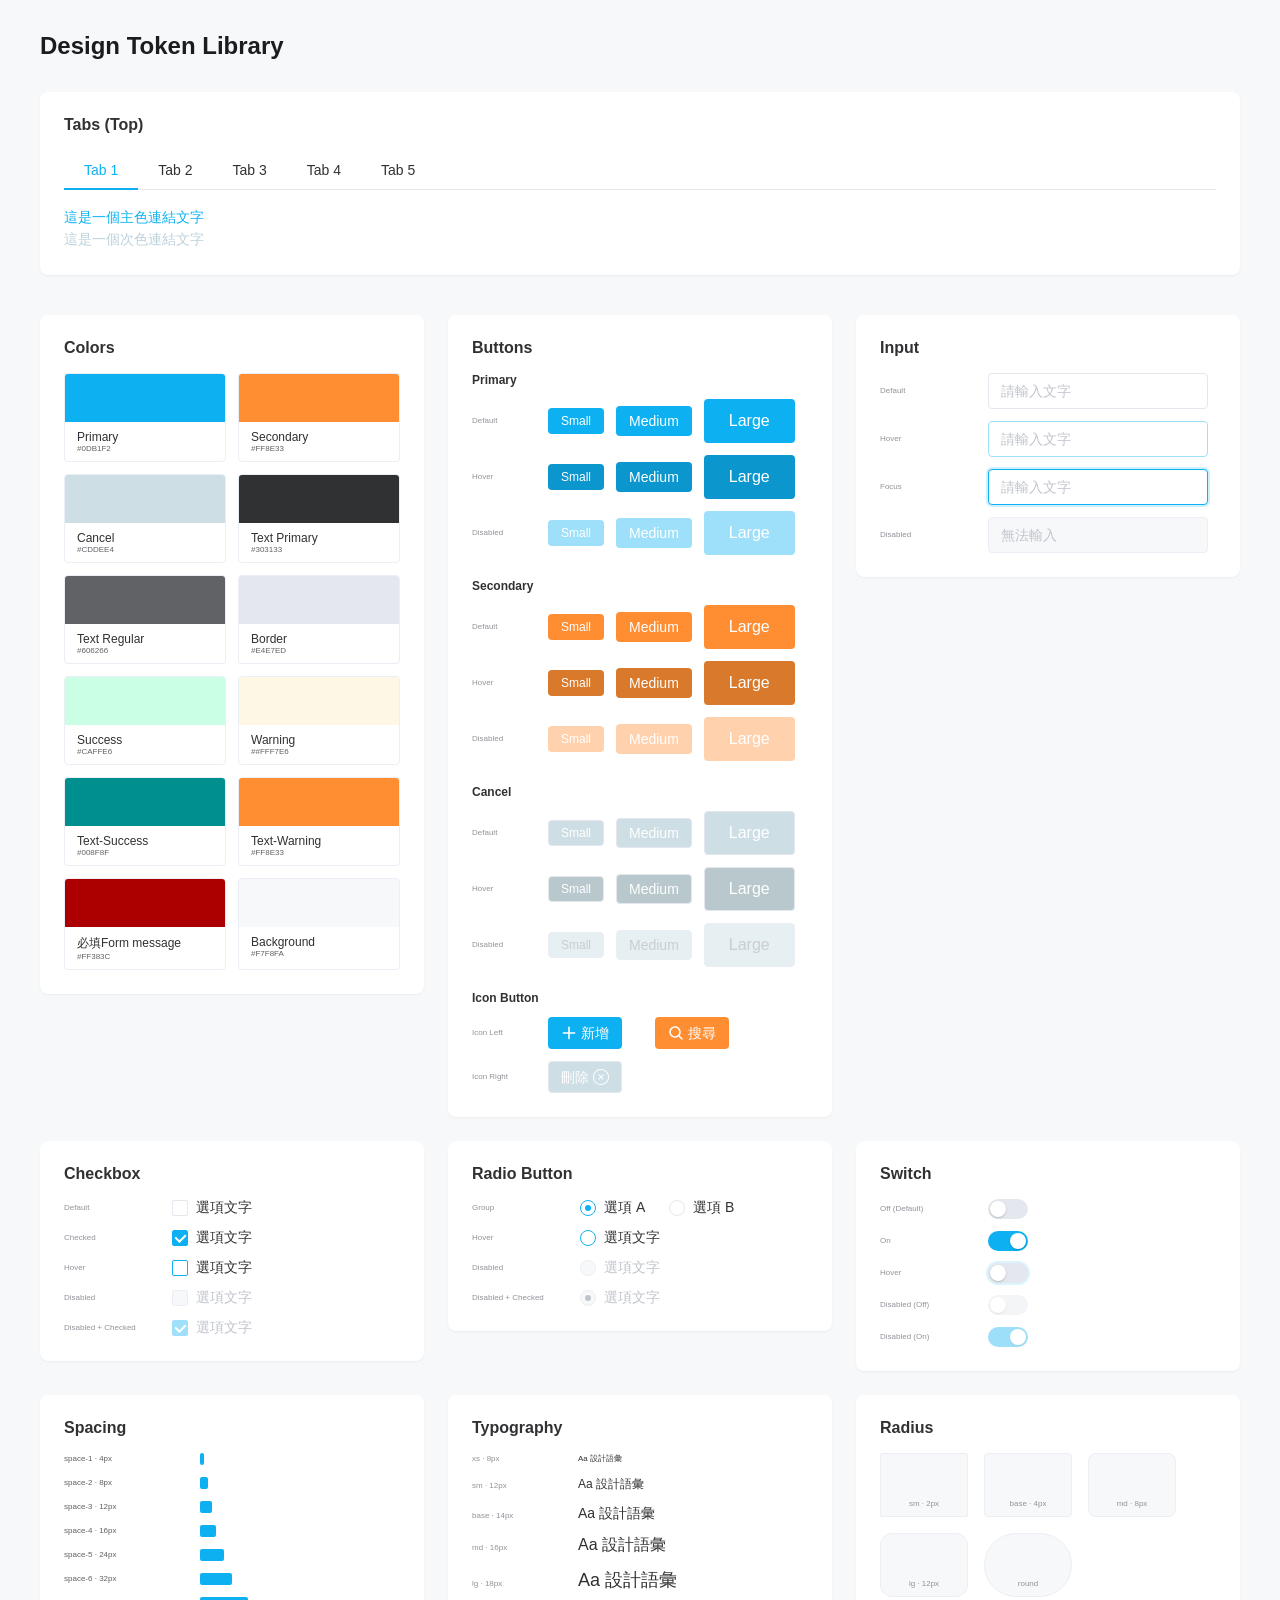
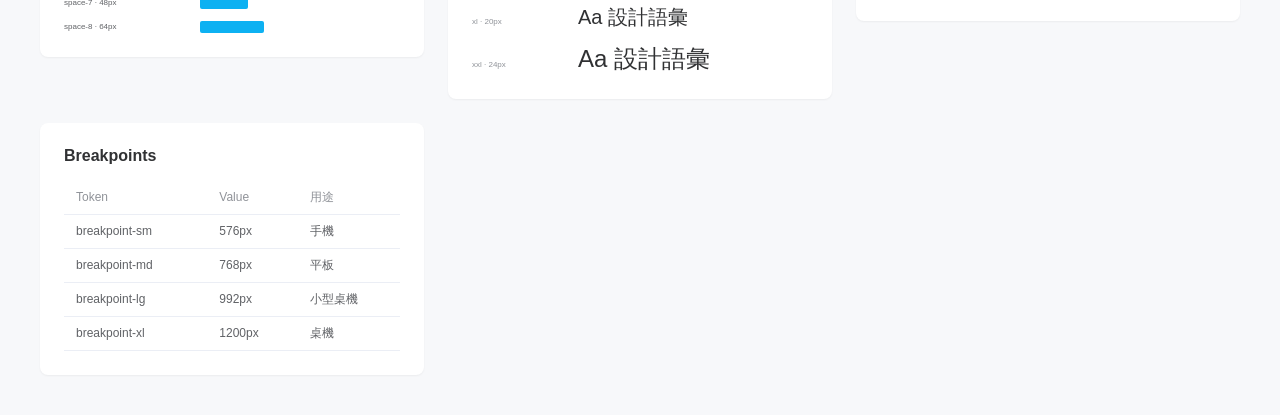
==== commit 43225483: "獨立Style.css" ====
--- a/index.html
+++ b/index.html
@@ -4,602 +4,13 @@
 <meta charset="UTF-8">
 <meta name="viewport" content="width=device-width, initial-scale=1.0">
 <title>Design Token Library</title>
-<style>
-  :root {
-    /* Color */
-    --color-bg: #F7F8FA;
-    --color-primary: #0DB1F2;
-    --color-secondary: #FF8E33;
-    --color-success: #CAFFE6;
-    --color-warning: #FFF7E6;
-    --color-danger:#AC0000; /*#FF383C; */
-    --color-cancel: #CDDEE4;
-    --color-info: #909399;
-    --color-border: #E4E7ED;
-    --color-border-light: #EBEEF5;
-    --color-text-primary: #303133;
-    --color-text-regular: #606266;
-    --color-text-secondary: #909399;
-    --color-text-active: #0DB1F2;
-    --color-text-cancel: #A7ABB3;
-    --color-text-placeholder: #C0C4CC;
-    
-    --color-text-Success: #008F8F;
-    --color-text-Warning:#FF8E33;
-    --color-link-Primary:#0DB1F2;
-    --color-link-Secondary:#BDD1DB;
-
-    /* Button states (derived from Primary / Secondary / Cancel) */
-    --btn-primary-bg: var(--color-primary);
-    --btn-primary-bg-hover: #0B96CE;
-    --btn-primary-bg-disabled: #9EE0FA;
-    --btn-primary-text: #FFFFFF;
-
-    --btn-secondary-bg: var(--color-secondary);
-    --btn-secondary-bg-hover: #D9792B;
-    --btn-secondary-bg-disabled: #FFD2AD;
-    --btn-secondary-text: #FFFFFF;
-
-    --btn-cancel-bg: var(--color-cancel);
-    --btn-cancel-bg-hover: #B9C8CD;
-    --btn-cancel-bg-disabled: #E6EFF2;
-    --btn-cancel-border: var(--color-border);
-    --btn-cancel-text:#FFFFFF;
-    --btn-cancel-text-disabled: #CACDD1;
-
-    /* Spacing */
-    --space-1: 4px;
-    --space-2: 8px;
-    --space-3: 12px;
-    --space-4: 16px;
-    --space-5: 24px;
-    --space-6: 32px;
-    --space-7: 48px;
-    --space-8: 64px;
-
-    /* Typography */
-    --font-size-xs: 8px;
-    --font-size-sm: 12px;
-    --font-size-base: 14px;
-    --font-size-md: 16px;
-    --font-size-lg: 18px;
-    --font-size-xl: 20px;
-    --font-size-xxl: 24px;
-    --font-weight-regular: 400;
-    --font-weight-medium: 500;
-    --font-weight-bold: 600;
-    --line-height-base: 1.5;
-
-    /* Radius */
-    --radius-sm: 2px;
-    --radius-base: 4px;
-    --radius-md: 8px;
-    --radius-lg: 12px;
-    --radius-round: 9999px;
-
-    /* Shadow */
-    --shadow-sm: 0 1px 2px rgba(0,0,0,0.05);
-    --shadow-base: 0 2px 8px rgba(0,0,0,0.08);
-    --shadow-md: 0 4px 16px rgba(0,0,0,0.1);
-    --shadow-lg: 0 8px 24px rgba(0,0,0,0.12);
-
-    /* Breakpoints (reference values, used via JS/media queries) */
-    --breakpoint-sm: 576px;
-    --breakpoint-md: 768px;
-    --breakpoint-lg: 992px;
-    --breakpoint-xl: 1200px;
-  }
-  * {
-    box-sizing: border-box;
-  }
-  body {
-    margin: 0;
-    min-height: 100vh;
-    background-color: var(--color-bg);
-    font-family: -apple-system, BlinkMacSystemFont, "Segoe UI", "PingFang TC", "Microsoft JhengHei", sans-serif;
-  }
-  a {
-      cursor:pointer;
-  }
-  header {
-    padding: 32px 40px;
-  }
-  h1 {
-    margin: 0;
-    font-size: 24px;
-    color: #1A1D1F;
-  }
-  main {
-    padding: 0 40px 40px;
-    display: grid;
-    grid-template-columns: repeat(auto-fit, minmax(320px, 1fr));
-    gap: var(--space-5);
-    align-items: start;
-  }
-  .card {
-    background: #fff;
-    border-radius: var(--radius-md);
-    padding: var(--space-5);
-    box-shadow: var(--shadow-sm);
-  }
-  .card h2 {
-    margin: 0 0 var(--space-4);
-    font-size: var(--font-size-md);
-    color: var(--color-text-primary);
-  }
-
-  /* Color swatches */
-  .swatch-grid {
-    display: grid;
-    grid-template-columns: repeat(auto-fill, minmax(120px, 1fr));
-    gap: var(--space-3);
-  }
-  .swatch {
-    border: 1px solid var(--color-border-light);
-    border-radius: var(--radius-base);
-    overflow: hidden;
-  }
-  .swatch-color {
-    height: 48px;
-  }
-  .swatch-label {
-    padding: var(--space-2) var(--space-3);
-    font-size: var(--font-size-xs);
-    color: var(--color-text-regular);
-  }
-  .swatch-label b {
-    display: block;
-    font-size: var(--font-size-sm);
-    color: var(--color-text-primary);
-    font-weight: var(--font-weight-medium);
-  }
-
-  /* Spacing scale */
-  .space-row {
-    display: flex;
-    align-items: center;
-    gap: var(--space-4);
-    margin-bottom: var(--space-3);
-  }
-  .space-row .space-label {
-    width: 120px;
-    font-size: var(--font-size-xs);
-    color: var(--color-text-regular);
-    flex-shrink: 0;
-  }
-  .space-bar {
-    height: 12px;
-    background-color: var(--color-primary);
-    border-radius: var(--radius-sm);
-  }
-
-  /* Typography scale */
-  .type-row {
-    display: flex;
-    align-items: baseline;
-    gap: var(--space-4);
-    margin-bottom: var(--space-3);
-  }
-  .type-row .type-label {
-    width: 90px;
-    font-size: var(--font-size-xs);
-    color: var(--color-text-secondary);
-    flex-shrink: 0;
-  }
-  .type-sample {
-    color: var(--color-text-primary);
-  }
-
-  /* Radius & shadow samples */
-  .token-sample-row {
-    display: flex;
-    flex-wrap: wrap;
-    gap: var(--space-4);
-  }
-  .token-sample {
-    width: 88px;
-    height: 64px;
-    background-color: var(--color-bg);
-    border: 1px solid var(--color-border-light);
-    display: flex;
-    align-items: flex-end;
-    justify-content: center;
-    padding-bottom: var(--space-2);
-    font-size: var(--font-size-xs);
-    color: var(--color-text-secondary);
-  }
-
-  /* Breakpoints table */
-  .bp-table {
-    width: 100%;
-    border-collapse: collapse;
-    font-size: var(--font-size-sm);
-  }
-  .bp-table th, .bp-table td {
-    text-align: left;
-    padding: var(--space-2) var(--space-3);
-    border-bottom: 1px solid var(--color-border-light);
-    color: var(--color-text-regular);
-  }
-  .bp-table th {
-    color: var(--color-text-secondary);
-    font-weight: var(--font-weight-medium);
-  }
-
-  /* Buttons: Primary / Secondary / Cancel × sm/md/lg × default/hover/disabled */
-  .btn {
-    display: inline-flex;
-    align-items: center;
-    justify-content: center;
-    border: 1px solid transparent;
-    border-radius: var(--radius-base);
-    font-family: inherit;
-    font-weight: var(--font-weight-medium);
-    cursor: pointer;
-    transition: background-color .2s, color .2s, border-color .2s;
-    white-space: nowrap;
-  }
-  .btn--sm { height: 26px; padding: 0 var(--space-3); font-size: var(--font-size-sm); }
-  .btn--md {height:30px;line-height:30px;padding:0px 12px; font-size: var(--font-size-base); }
-  .btn--lg { height: 44px; padding: 0 var(--space-5); font-size: var(--font-size-md); }
-
-  /* Icon button (Default): padding 12px 10px, icon/text gap 4px */
-  .btn--icon {
-    height: auto;
-    gap: 4px;
-  }
-  .btn__icon {
-    width: 16px;
-    height: 16px;
-    display: block;
-    flex-shrink: 0;
-  }
-
-  .btn--primary {
-    background-color: var(--btn-primary-bg);
-    color: var(--btn-primary-text);
-  }
-  .btn--primary:hover,
-  .btn--primary.is-hover {
-    background-color: var(--btn-primary-bg-hover);
-  }
-  .btn--primary:disabled,
-  .btn--primary.is-disabled {
-    background-color: var(--btn-primary-bg-disabled);
-    color: var(--btn-primary-text);
-    cursor: not-allowed;
-  }
-
-  .btn--secondary {
-    background-color: var(--btn-secondary-bg);
-    color: var(--btn-secondary-text);
-  }
-  .btn--secondary:hover,
-  .btn--secondary.is-hover {
-    background-color: var(--btn-secondary-bg-hover);
-  }
-  .btn--secondary:disabled,
-  .btn--secondary.is-disabled {
-    background-color: var(--btn-secondary-bg-disabled);
-    color: var(--btn-secondary-text);
-    cursor: not-allowed;
-  }
-
-  .btn--cancel {
-    background-color: var(--btn-cancel-bg);
-    color: var(--btn-cancel-text);
-    border-color: var(--btn-cancel-border);
-  }
-  .btn--cancel:hover,
-  .btn--cancel.is-hover {
-    background-color: var(--btn-cancel-bg-hover);
-  }
-  .btn--cancel:disabled,
-  .btn--cancel.is-disabled {
-    background-color: var(--btn-cancel-bg-disabled);
-    color: var(--btn-cancel-text-disabled);
-    border-color: var(--color-border-light);
-    cursor: not-allowed;
-  }
-
-  .btn-variant-block {
-    margin-bottom: var(--space-5);
-  }
-  .btn-variant-block:last-child {
-    margin-bottom: 0;
-  }
-  .btn-variant-block h3 {
-    margin: 0 0 var(--space-3);
-    font-size: var(--font-size-sm);
-    font-weight: var(--font-weight-bold);
-    color: var(--color-text-primary);
-  }
-  .btn-demo-row {
-    display: flex;
-    align-items: center;
-    gap: var(--space-3);
-    margin-bottom: var(--space-3);
-  }
-  .btn-demo-row:last-child {
-    margin-bottom: 0;
-  }
-  .btn-demo-label {
-    width: 64px;
-    flex-shrink: 0;
-    font-size: var(--font-size-xs);
-    color: var(--color-text-secondary);
-  }
-
-  /* Generic state-demo row (reused by Input / Checkbox / Radio / Switch) */
-  .demo-row {
-    display: flex;
-    align-items: center;
-    gap: var(--space-3);
-    margin-bottom: var(--space-3);
-  }
-  .demo-row:last-child {
-    margin-bottom: 0;
-  }
-  .demo-label {
-    width: 96px;
-    flex-shrink: 0;
-    font-size: var(--font-size-xs);
-    color: var(--color-text-secondary);
-  }
-
-  /* Input */
-  .el-input__inner {
-    width: 220px;
-    height: 36px;
-    padding: 0 var(--space-3);
-    border: 1px solid var(--color-border);
-    border-radius: var(--radius-base);
-    background-color: #fff;
-    font-family: inherit;
-    font-size: var(--font-size-base);
-    color: var(--color-text-primary);
-    outline: none;
-    transition: border-color .2s, box-shadow .2s;
-  }
-  .el-input__inner::placeholder {
-    color: var(--color-text-placeholder);
-  }
-  .el-input__inner:hover,
-  .el-input__inner.is-hover {
-    border-color: var(--btn-primary-bg-disabled);
-  }
-  .el-input__inner:focus,
-  .el-input__inner.is-focus {
-    border-color: var(--color-primary);
-    box-shadow: 0 0 0 2px rgba(13, 177, 242, 0.2);
-  }
-  .el-input__inner:disabled {
-    background-color: var(--color-bg);
-    border-color: var(--color-border-light);
-    color: var(--color-text-placeholder);
-    cursor: not-allowed;
-  }
-
-  /* Checkbox */
-  .el-checkbox {
-    display: inline-flex;
-    align-items: center;
-    gap: var(--space-2);
-    font-size: var(--font-size-base);
-    color: var(--color-text-primary);
-    cursor: pointer;
-    user-select: none;
-  }
-  .el-checkbox__box {
-    position: relative;
-    width: 16px;
-    height: 16px;
-    flex-shrink: 0;
-    border: 1px solid var(--color-border);
-    border-radius: var(--radius-sm);
-    background-color: #fff;
-    transition: background-color .2s, border-color .2s;
-  }
-  .el-checkbox:hover .el-checkbox__box,
-  .el-checkbox.is-hover .el-checkbox__box {
-    border-color: var(--color-primary);
-  }
-  .el-checkbox.is-checked .el-checkbox__box {
-    background-color: var(--color-primary);
-    border-color: var(--color-primary);
-  }
-  .el-checkbox.is-checked .el-checkbox__box::after {
-    content: "";
-    position: absolute;
-    left: 4px;
-    top: 1px;
-    width: 5px;
-    height: 8px;
-    border: 2px solid #fff;
-    border-top: 0;
-    border-left: 0;
-    transform: rotate(45deg);
-  }
-  .el-checkbox.is-disabled {
-    color: var(--color-text-placeholder);
-    cursor: not-allowed;
-  }
-  .el-checkbox.is-disabled .el-checkbox__box {
-    background-color: var(--color-bg);
-    border-color: var(--color-border-light);
-  }
-  .el-checkbox.is-disabled.is-checked .el-checkbox__box {
-    background-color: var(--btn-primary-bg-disabled);
-    border-color: var(--btn-primary-bg-disabled);
-  }
-
-  /* Radio */
-  .el-radio {
-    display: inline-flex;
-    align-items: center;
-    gap: var(--space-2);
-    font-size: var(--font-size-base);
-    color: var(--color-text-primary);
-    cursor: pointer;
-    user-select: none;
-  }
-  .el-radio__circle {
-    position: relative;
-    width: 16px;
-    height: 16px;
-    flex-shrink: 0;
-    border: 1px solid var(--color-border);
-    border-radius: 50%;
-    background-color: #fff;
-    transition: border-color .2s;
-  }
-  .el-radio:hover .el-radio__circle,
-  .el-radio.is-hover .el-radio__circle {
-    border-color: var(--color-primary);
-  }
-  .el-radio.is-checked .el-radio__circle {
-    border-color: var(--color-primary);
-  }
-  .el-radio.is-checked .el-radio__circle::after {
-    content: "";
-    position: absolute;
-    top: 50%;
-    left: 50%;
-    width: 6px;
-    height: 6px;
-    border-radius: 50%;
-    background-color: var(--color-primary);
-    transform: translate(-50%, -50%);
-  }
-  .el-radio.is-disabled {
-    color: var(--color-text-placeholder);
-    cursor: not-allowed;
-  }
-  .el-radio.is-disabled .el-radio__circle {
-    background-color: var(--color-bg);
-    border-color: var(--color-border-light);
-  }
-  .el-radio.is-disabled.is-checked .el-radio__circle::after {
-    background-color: var(--color-text-placeholder);
-  }
-  .el-radio-group {
-    display: flex;
-    gap: var(--space-5);
-  }
-
-  /* Switch */
-  .el-switch {
-    display: inline-flex;
-    align-items: center;
-    border: none;
-    background: none;
-    padding: 0;
-    cursor: pointer;
-  }
-  .el-switch__core {
-    position: relative;
-    width: 40px;
-    height: 20px;
-    border-radius: var(--radius-round);
-    background-color: var(--color-border);
-    transition: background-color .2s, box-shadow .2s;
-  }
-  .el-switch__core::after {
-    content: "";
-    position: absolute;
-    top: 2px;
-    left: 2px;
-    width: 16px;
-    height: 16px;
-    border-radius: 50%;
-    background-color: #fff;
-    box-shadow: 0 1px 2px rgba(0,0,0,0.2);
-    transition: transform .2s;
-  }
-  .el-switch:hover .el-switch__core,
-  .el-switch.is-hover .el-switch__core {
-    box-shadow: 0 0 0 2px rgba(13, 177, 242, 0.15);
-  }
-  .el-switch.is-checked .el-switch__core {
-    background-color: var(--color-primary);
-  }
-  .el-switch.is-checked .el-switch__core::after {
-    transform: translateX(20px);
-  }
-  .el-switch:disabled,
-  .el-switch.is-disabled {
-    cursor: not-allowed;
-    opacity: 0.4;
-  }
-
-  /* Element Plus style: Tabs (top) */
-  .el-tabs__header {
-    margin: 0 0 16px;
-  }
-  .el-tabs__nav-wrap {
-    position: relative;
-    overflow: hidden;
-  }
-  .el-tabs__nav-wrap::after {
-    content: "";
-    position: absolute;
-    left: 0;
-    bottom: 0;
-    width: 100%;
-    height: 1px;
-    background-color: var(--color-border);
-    z-index: 1;
-  }
-  .el-tabs__nav {
-    position: relative;
-    display: flex;
-  }
-  .el-tabs__item {
-    padding: 0 20px;
-    height: 40px;
-    line-height: 40px;
-    font-size: 14px;
-    font-weight: 500;
-    color: var(--color-text-primary);
-    position: relative;
-    cursor: pointer;
-    white-space: nowrap;
-    transition: color .3s cubic-bezier(.645,.045,.355,1);
-    user-select: none;
-  }
-  .el-tabs__item:hover {
-    color: var(--color-primary);
-  }
-  .el-tabs__item.is-active {
-    color: var(--color-primary);
-  }
-  .el-tabs__active-bar {
-    position: absolute;
-    bottom: 0;
-    left: 0;
-    height: 2px;
-    background-color: var(--color-primary);
-    z-index: 2;
-    transition: transform .3s cubic-bezier(.645,.045,.355,1), width .3s cubic-bezier(.645,.045,.355,1);
-  }
-  .el-tabs__content {
-    font-size: 14px;
-    color: var(--color-text-regular);
-    line-height: 1.6;
-  }
-  .el-tab-pane {
-    display: none;
-  }
-  .el-tab-pane.is-active {
-    display: block;
-  }
-</style>
+<link rel="stylesheet" href="styles.css">
 </head>
 <body>
   <header>
     <h1>Design Token Library</h1>
   </header>
-  <main>
+  <main class="grid">
     <div class="card">
       <h2>Tabs (Top)</h2>
       <div class="el-tabs">
@@ -631,7 +42,7 @@
 </main>
   
   
-<main>
+<main class="grid">
     <div class="card">
       <h2>Colors</h2>
       <div class="swatch-grid">
--- a/styles.css
+++ b/styles.css
@@ -0,0 +1,838 @@
+:root {
+  /* Color */
+  --color-bg: #F7F8FA;
+  --color-primary: #0DB1F2;
+  --color-secondary: #FF8E33;
+  --color-success: #CAFFE6;
+  --color-warning: #FFF7E6;
+  --color-danger: #AC0000;
+  --color-danger-bg: #FFE1E2;
+  --color-cancel: #CDDEE4;
+  --color-info: #909399;
+  --color-border: #E4E7ED;
+  --color-border-light: #EBEEF5;
+  --color-text-primary: #303133;
+  --color-text-regular: #606266;
+  --color-text-secondary: #909399;
+  --color-text-active: #0DB1F2;
+  --color-text-cancel: #A7ABB3;
+  --color-text-placeholder: #C0C4CC;
+
+  --color-text-Success: #008F8F;
+  --color-text-Warning: #FF8E33;
+  --color-link-Primary: #0DB1F2;
+  --color-link-Secondary: #BDD1DB;
+
+  /* Button states (derived from Primary / Secondary / Cancel) */
+  --btn-primary-bg: var(--color-primary);
+  --btn-primary-bg-hover: #0B96CE;
+  --btn-primary-bg-disabled: #9EE0FA;
+  --btn-primary-text: #FFFFFF;
+
+  --btn-secondary-bg: var(--color-secondary);
+  --btn-secondary-bg-hover: #D9792B;
+  --btn-secondary-bg-disabled: #FFD2AD;
+  --btn-secondary-text: #FFFFFF;
+
+  --btn-cancel-bg: var(--color-cancel);
+  --btn-cancel-bg-hover: #B9C8CD;
+  --btn-cancel-bg-disabled: #E6EFF2;
+  --btn-cancel-border: var(--color-border);
+  --btn-cancel-text: #FFFFFF;
+  --btn-cancel-text-disabled: #CACDD1;
+
+  /* Spacing */
+  --space-1: 4px;
+  --space-2: 8px;
+  --space-3: 12px;
+  --space-4: 16px;
+  --space-5: 24px;
+  --space-6: 32px;
+  --space-7: 48px;
+  --space-8: 64px;
+
+  /* Typography */
+  --font-size-xs: 8px;
+  --font-size-sm: 12px;
+  --font-size-base: 14px;
+  --font-size-md: 16px;
+  --font-size-lg: 18px;
+  --font-size-xl: 20px;
+  --font-size-xxl: 24px;
+  --font-weight-regular: 400;
+  --font-weight-medium: 500;
+  --font-weight-bold: 600;
+  --line-height-base: 1.5;
+
+  /* Radius */
+  --radius-sm: 2px;
+  --radius-base: 4px;
+  --radius-md: 8px;
+  --radius-lg: 12px;
+  --radius-round: 9999px;
+
+  /* Shadow */
+  --shadow-sm: 0 1px 2px rgba(0,0,0,0.05);
+  --shadow-base: 0 2px 8px rgba(0,0,0,0.08);
+  --shadow-md: 0 4px 16px rgba(0,0,0,0.1);
+  --shadow-lg: 0 8px 24px rgba(0,0,0,0.12);
+
+  /* Breakpoints (reference values, used via JS/media queries) */
+  --breakpoint-sm: 576px;
+  --breakpoint-md: 768px;
+  --breakpoint-lg: 992px;
+  --breakpoint-xl: 1200px;
+
+  /* Table */
+  --table-thead-bg: #F5F7FA;
+  --table-thead-text: #909399;
+
+  /* Pagination */
+  --pagination-active-bg: var(--color-primary);
+  --pagination-active-text: #FFFFFF;
+  --pagination-inactive-bg: var(--color-border-light);
+  --pagination-inactive-text: var(--color-text-cancel);
+  --pagination-arrow-bg: var(--color-border-light);
+  --pagination-arrow-color: var(--color-text-cancel);
+  --pagination-arrow-disabled-color: var(--color-border-light);
+  --pagination-radius: 8px;
+}
+
+/* ===== Base ===== */
+* {
+  box-sizing: border-box;
+}
+body {
+  margin: 0;
+  min-height: 100vh;
+  background-color: var(--color-bg);
+  font-family: -apple-system, BlinkMacSystemFont, "Segoe UI", "PingFang TC", "Microsoft JhengHei", sans-serif;
+}
+a {
+  cursor: pointer;
+}
+header {
+  padding: 32px 40px;
+}
+h1 {
+  margin: 0;
+  font-size: 24px;
+  color: #1A1D1F;
+}
+main {
+  padding: 0 40px 40px;
+}
+main.grid {
+  display: grid;
+  grid-template-columns: repeat(auto-fit, minmax(320px, 1fr));
+  gap: var(--space-5);
+  align-items: start;
+}
+.card {
+  background: #fff;
+  border-radius: var(--radius-md);
+  padding: var(--space-5);
+  box-shadow: var(--shadow-sm);
+}
+.card h2 {
+  margin: 0 0 var(--space-4);
+  font-size: var(--font-size-md);
+  color: var(--color-text-primary);
+}
+
+/* ===== Color swatches ===== */
+.swatch-grid {
+  display: grid;
+  grid-template-columns: repeat(auto-fill, minmax(120px, 1fr));
+  gap: var(--space-3);
+}
+.swatch {
+  border: 1px solid var(--color-border-light);
+  border-radius: var(--radius-base);
+  overflow: hidden;
+}
+.swatch-color {
+  height: 48px;
+}
+.swatch-label {
+  padding: var(--space-2) var(--space-3);
+  font-size: var(--font-size-xs);
+  color: var(--color-text-regular);
+}
+.swatch-label b {
+  display: block;
+  font-size: var(--font-size-sm);
+  color: var(--color-text-primary);
+  font-weight: var(--font-weight-medium);
+}
+
+/* ===== Spacing scale ===== */
+.space-row {
+  display: flex;
+  align-items: center;
+  gap: var(--space-4);
+  margin-bottom: var(--space-3);
+}
+.space-row .space-label {
+  width: 120px;
+  font-size: var(--font-size-xs);
+  color: var(--color-text-regular);
+  flex-shrink: 0;
+}
+.space-bar {
+  height: 12px;
+  background-color: var(--color-primary);
+  border-radius: var(--radius-sm);
+}
+
+/* ===== Typography scale ===== */
+.type-row {
+  display: flex;
+  align-items: baseline;
+  gap: var(--space-4);
+  margin-bottom: var(--space-3);
+}
+.type-row .type-label {
+  width: 90px;
+  font-size: var(--font-size-xs);
+  color: var(--color-text-secondary);
+  flex-shrink: 0;
+}
+.type-sample {
+  color: var(--color-text-primary);
+}
+
+/* ===== Radius & shadow samples ===== */
+.token-sample-row {
+  display: flex;
+  flex-wrap: wrap;
+  gap: var(--space-4);
+}
+.token-sample {
+  width: 88px;
+  height: 64px;
+  background-color: var(--color-bg);
+  border: 1px solid var(--color-border-light);
+  display: flex;
+  align-items: flex-end;
+  justify-content: center;
+  padding-bottom: var(--space-2);
+  font-size: var(--font-size-xs);
+  color: var(--color-text-secondary);
+}
+
+/* ===== Breakpoints table ===== */
+.bp-table {
+  width: 100%;
+  border-collapse: collapse;
+  font-size: var(--font-size-sm);
+}
+.bp-table th, .bp-table td {
+  text-align: left;
+  padding: var(--space-2) var(--space-3);
+  border-bottom: 1px solid var(--color-border-light);
+  color: var(--color-text-regular);
+}
+.bp-table th {
+  color: var(--color-text-secondary);
+  font-weight: var(--font-weight-medium);
+}
+
+/* ===== Buttons: Primary / Secondary / Cancel × sm/md/lg × default/hover/disabled ===== */
+.btn {
+  display: inline-flex;
+  align-items: center;
+  justify-content: center;
+  border: 1px solid transparent;
+  border-radius: var(--radius-base);
+  font-family: inherit;
+  font-weight: var(--font-weight-medium);
+  cursor: pointer;
+  transition: background-color .2s, color .2s, border-color .2s;
+  white-space: nowrap;
+}
+.btn--sm { height: 26px; padding: 0 var(--space-3); font-size: var(--font-size-sm); }
+.btn--md { height: 30px; line-height: 30px; padding: 0 12px; font-size: var(--font-size-base); }
+.btn--lg { height: 44px; padding: 0 var(--space-5); font-size: var(--font-size-md); }
+
+/* Icon button (Default): icon/text gap 4px */
+.btn--icon {
+  height: auto;
+  gap: 4px;
+}
+.btn__icon {
+  width: 16px;
+  height: 16px;
+  display: block;
+  flex-shrink: 0;
+}
+
+.btn--primary {
+  background-color: var(--btn-primary-bg);
+  color: var(--btn-primary-text);
+}
+.btn--primary:hover,
+.btn--primary.is-hover {
+  background-color: var(--btn-primary-bg-hover);
+}
+.btn--primary:disabled,
+.btn--primary.is-disabled {
+  background-color: var(--btn-primary-bg-disabled);
+  color: var(--btn-primary-text);
+  cursor: not-allowed;
+}
+
+.btn--secondary {
+  background-color: var(--btn-secondary-bg);
+  color: var(--btn-secondary-text);
+}
+.btn--secondary:hover,
+.btn--secondary.is-hover {
+  background-color: var(--btn-secondary-bg-hover);
+}
+.btn--secondary:disabled,
+.btn--secondary.is-disabled {
+  background-color: var(--btn-secondary-bg-disabled);
+  color: var(--btn-secondary-text);
+  cursor: not-allowed;
+}
+
+.btn--cancel {
+  background-color: var(--btn-cancel-bg);
+  color: var(--btn-cancel-text);
+  border-color: var(--btn-cancel-border);
+}
+.btn--cancel:hover,
+.btn--cancel.is-hover {
+  background-color: var(--btn-cancel-bg-hover);
+}
+.btn--cancel:disabled,
+.btn--cancel.is-disabled {
+  background-color: var(--btn-cancel-bg-disabled);
+  color: var(--btn-cancel-text-disabled);
+  border-color: var(--color-border-light);
+  cursor: not-allowed;
+}
+
+.btn-variant-block {
+  margin-bottom: var(--space-5);
+}
+.btn-variant-block:last-child {
+  margin-bottom: 0;
+}
+.btn-variant-block h3 {
+  margin: 0 0 var(--space-3);
+  font-size: var(--font-size-sm);
+  font-weight: var(--font-weight-bold);
+  color: var(--color-text-primary);
+}
+.btn-demo-row {
+  display: flex;
+  align-items: center;
+  gap: var(--space-3);
+  margin-bottom: var(--space-3);
+}
+.btn-demo-row:last-child {
+  margin-bottom: 0;
+}
+.btn-demo-label {
+  width: 64px;
+  flex-shrink: 0;
+  font-size: var(--font-size-xs);
+  color: var(--color-text-secondary);
+}
+
+/* ===== Generic state-demo row (reused by Input / Checkbox / Radio / Switch) ===== */
+.demo-row {
+  display: flex;
+  align-items: center;
+  gap: var(--space-3);
+  margin-bottom: var(--space-3);
+}
+.demo-row:last-child {
+  margin-bottom: 0;
+}
+.demo-label {
+  width: 96px;
+  flex-shrink: 0;
+  font-size: var(--font-size-xs);
+  color: var(--color-text-secondary);
+}
+
+/* ===== Input ===== */
+.el-input__inner {
+  width: 220px;
+  height: 36px;
+  padding: 0 var(--space-3);
+  border: 1px solid var(--color-border);
+  border-radius: var(--radius-base);
+  background-color: #fff;
+  font-family: inherit;
+  font-size: var(--font-size-base);
+  color: var(--color-text-primary);
+  outline: none;
+  transition: border-color .2s, box-shadow .2s;
+}
+.el-input__inner::placeholder {
+  color: var(--color-text-placeholder);
+}
+.el-input__inner:hover,
+.el-input__inner.is-hover {
+  border-color: var(--btn-primary-bg-disabled);
+}
+.el-input__inner:focus,
+.el-input__inner.is-focus {
+  border-color: var(--color-primary);
+  box-shadow: 0 0 0 2px rgba(13, 177, 242, 0.2);
+}
+.el-input__inner:disabled {
+  background-color: var(--color-bg);
+  border-color: var(--color-border-light);
+  color: var(--color-text-placeholder);
+  cursor: not-allowed;
+}
+
+/* ===== Checkbox ===== */
+.el-checkbox {
+  display: inline-flex;
+  align-items: center;
+  gap: var(--space-2);
+  font-size: var(--font-size-base);
+  color: var(--color-text-primary);
+  cursor: pointer;
+  user-select: none;
+}
+.el-checkbox__box {
+  position: relative;
+  width: 16px;
+  height: 16px;
+  flex-shrink: 0;
+  border: 1px solid var(--color-border);
+  border-radius: var(--radius-sm);
+  background-color: #fff;
+  transition: background-color .2s, border-color .2s;
+}
+.el-checkbox:hover .el-checkbox__box,
+.el-checkbox.is-hover .el-checkbox__box {
+  border-color: var(--color-primary);
+}
+.el-checkbox.is-checked .el-checkbox__box {
+  background-color: var(--color-primary);
+  border-color: var(--color-primary);
+}
+.el-checkbox.is-checked .el-checkbox__box::after {
+  content: "";
+  position: absolute;
+  left: 4px;
+  top: 1px;
+  width: 5px;
+  height: 8px;
+  border: 2px solid #fff;
+  border-top: 0;
+  border-left: 0;
+  transform: rotate(45deg);
+}
+.el-checkbox.is-disabled {
+  color: var(--color-text-placeholder);
+  cursor: not-allowed;
+}
+.el-checkbox.is-disabled .el-checkbox__box {
+  background-color: var(--color-bg);
+  border-color: var(--color-border-light);
+}
+.el-checkbox.is-disabled.is-checked .el-checkbox__box {
+  background-color: var(--btn-primary-bg-disabled);
+  border-color: var(--btn-primary-bg-disabled);
+}
+
+/* ===== Radio ===== */
+.el-radio {
+  display: inline-flex;
+  align-items: center;
+  gap: var(--space-2);
+  font-size: var(--font-size-base);
+  color: var(--color-text-primary);
+  cursor: pointer;
+  user-select: none;
+}
+.el-radio__circle {
+  position: relative;
+  width: 16px;
+  height: 16px;
+  flex-shrink: 0;
+  border: 1px solid var(--color-border);
+  border-radius: 50%;
+  background-color: #fff;
+  transition: border-color .2s;
+}
+.el-radio:hover .el-radio__circle,
+.el-radio.is-hover .el-radio__circle {
+  border-color: var(--color-primary);
+}
+.el-radio.is-checked .el-radio__circle {
+  border-color: var(--color-primary);
+}
+.el-radio.is-checked .el-radio__circle::after {
+  content: "";
+  position: absolute;
+  top: 50%;
+  left: 50%;
+  width: 6px;
+  height: 6px;
+  border-radius: 50%;
+  background-color: var(--color-primary);
+  transform: translate(-50%, -50%);
+}
+.el-radio.is-disabled {
+  color: var(--color-text-placeholder);
+  cursor: not-allowed;
+}
+.el-radio.is-disabled .el-radio__circle {
+  background-color: var(--color-bg);
+  border-color: var(--color-border-light);
+}
+.el-radio.is-disabled.is-checked .el-radio__circle::after {
+  background-color: var(--color-text-placeholder);
+}
+.el-radio-group {
+  display: flex;
+  gap: var(--space-5);
+}
+
+/* ===== Switch ===== */
+.el-switch {
+  display: inline-flex;
+  align-items: center;
+  border: none;
+  background: none;
+  padding: 0;
+  cursor: pointer;
+}
+.el-switch__core {
+  position: relative;
+  width: 40px;
+  height: 20px;
+  border-radius: var(--radius-round);
+  background-color: var(--color-border);
+  transition: background-color .2s, box-shadow .2s;
+}
+.el-switch__core::after {
+  content: "";
+  position: absolute;
+  top: 2px;
+  left: 2px;
+  width: 16px;
+  height: 16px;
+  border-radius: 50%;
+  background-color: #fff;
+  box-shadow: 0 1px 2px rgba(0,0,0,0.2);
+  transition: transform .2s;
+}
+.el-switch:hover .el-switch__core,
+.el-switch.is-hover .el-switch__core {
+  box-shadow: 0 0 0 2px rgba(13, 177, 242, 0.15);
+}
+.el-switch.is-checked .el-switch__core {
+  background-color: var(--color-primary);
+}
+.el-switch.is-checked .el-switch__core::after {
+  transform: translateX(20px);
+}
+.el-switch:disabled,
+.el-switch.is-disabled {
+  cursor: not-allowed;
+  opacity: 0.4;
+}
+
+/* ===== Element Plus style: Tabs (top) ===== */
+.el-tabs__header {
+  margin: 0 0 16px;
+}
+.el-tabs__nav-wrap {
+  position: relative;
+  overflow: hidden;
+}
+.el-tabs__nav-wrap::after {
+  content: "";
+  position: absolute;
+  left: 0;
+  bottom: 0;
+  width: 100%;
+  height: 1px;
+  background-color: var(--color-border);
+  z-index: 1;
+}
+.el-tabs__nav {
+  position: relative;
+  display: flex;
+}
+.el-tabs__item {
+  padding: 0 20px;
+  height: 40px;
+  line-height: 40px;
+  font-size: 14px;
+  font-weight: 500;
+  color: var(--color-text-primary);
+  position: relative;
+  cursor: pointer;
+  white-space: nowrap;
+  transition: color .3s cubic-bezier(.645,.045,.355,1);
+  user-select: none;
+}
+.el-tabs__item:hover {
+  color: var(--color-primary);
+}
+.el-tabs__item.is-active {
+  color: var(--color-primary);
+}
+.el-tabs__active-bar {
+  position: absolute;
+  bottom: 0;
+  left: 0;
+  height: 2px;
+  background-color: var(--color-primary);
+  z-index: 2;
+  transition: transform .3s cubic-bezier(.645,.045,.355,1), width .3s cubic-bezier(.645,.045,.355,1);
+}
+.el-tabs__content {
+  font-size: 14px;
+  color: var(--color-text-regular);
+  line-height: 1.6;
+}
+.el-tab-pane {
+  display: none;
+}
+.el-tab-pane.is-active {
+  display: block;
+}
+
+/* ===== Data table ===== */
+.table {
+  width: 100%;
+  border-collapse: collapse;
+  font-size: var(--font-size-base);
+}
+.table thead th {
+  background-color: var(--table-thead-bg);
+  color: var(--table-thead-text);
+  font-weight: var(--font-weight-medium);
+  text-align: left;
+  padding: var(--space-3) var(--space-4);
+  white-space: nowrap;
+  border-bottom: 1px solid var(--color-border-light);
+}
+.table thead th:first-child {
+  border-top-left-radius: var(--radius-base);
+}
+.table thead th:last-child {
+  border-top-right-radius: var(--radius-base);
+}
+.table tbody td {
+  padding: var(--space-3) var(--space-4);
+  color: var(--color-text-regular);
+  border-bottom: 1px solid var(--color-border-light);
+}
+.table tbody tr:nth-child(even) td {
+  background-color: var(--color-bg);
+}
+.table tbody tr:hover td {
+  background-color: var(--color-border-light);
+}
+
+/* ===== Pagination ===== */
+.pagination {
+  display: flex;
+  align-items: center;
+  justify-content: space-between;
+  gap: var(--space-4);
+  margin-top: var(--space-4);
+  font-size: var(--font-size-sm);
+  color: var(--color-text-regular);
+  flex-wrap: wrap;
+}
+.pagination__left {
+  display: flex;
+  align-items: center;
+  gap: var(--space-2);
+}
+.pagination__size-select {
+  height: 28px;
+  padding: 0 var(--space-2);
+  border: 1px solid var(--color-border);
+  border-radius: var(--radius-base);
+  background-color: #fff;
+  color: var(--color-text-regular);
+  font-family: inherit;
+  font-size: var(--font-size-sm);
+  cursor: pointer;
+}
+.pagination__total {
+  color: var(--color-text-secondary);
+}
+.pagination__pager {
+  display: flex;
+  align-items: center;
+  gap: 6px;
+}
+.pagination__num {
+  min-width: 28px;
+  height: 28px;
+  padding: 0 4px;
+  border: 1px solid var(--pagination-inactive-bg);
+  border-radius: var(--pagination-radius);
+  background-color: #fff;
+  color: var(--pagination-inactive-text);
+  font-size: var(--font-size-sm);
+  font-family: inherit;
+  font-weight: var(--font-weight-medium);
+  cursor: pointer;
+  display: inline-flex;
+  align-items: center;
+  justify-content: center;
+}
+.pagination__num.is-active {
+  background-color: var(--pagination-active-bg);
+  border-color: var(--pagination-active-bg);
+  color: var(--pagination-active-text);
+}
+.pagination__num:hover:not(.is-active) {
+  background-color: var(--pagination-active-bg);
+  border-color: var(--pagination-active-bg);
+  color: var(--pagination-active-text);
+  opacity: 0.85;
+}
+.pagination__ellipsis {
+  padding: 0 2px;
+  color: var(--color-text-secondary);
+}
+.pagination__arrow {
+  width: 28px;
+  height: 28px;
+  border: none;
+  border-radius: var(--pagination-radius);
+  background-color: var(--pagination-arrow-bg);
+  color: var(--pagination-arrow-color);
+  cursor: pointer;
+  display: inline-flex;
+  align-items: center;
+  justify-content: center;
+  font-size: var(--font-size-sm);
+}
+.pagination__arrow svg {
+  width: 10px;
+  height: 10px;
+  display: block;
+  fill: var(--color-primary);
+}
+.pagination__arrow:disabled {
+  color: var(--pagination-arrow-disabled-color);
+  cursor: not-allowed;
+}
+.pagination__jump {
+  display: flex;
+  align-items: center;
+  gap: var(--space-2);
+}
+.pagination__jump-input {
+  width: 40px;
+  height: 28px;
+  padding: 0 var(--space-2);
+  border: 1px solid var(--color-border);
+  border-radius: var(--radius-base);
+  text-align: center;
+  font-family: inherit;
+  font-size: var(--font-size-sm);
+  color: var(--color-text-regular);
+}
+
+/* ===== Badge ===== */
+.badge {
+  display: inline-flex;
+  align-items: center;
+  padding: 2px var(--space-3);
+  border-radius: var(--radius-base);
+  font-size: var(--font-size-sm);
+  font-weight: var(--font-weight-medium);
+  white-space: nowrap;
+}
+.badge--success {
+  background-color: var(--color-success);
+  color: var(--color-text-Success);
+}
+.badge--warning {
+  background-color: var(--color-warning);
+  color: var(--color-text-Warning);
+}
+.badge--danger {
+  background-color: var(--color-danger-bg);
+  color: var(--color-danger);
+}
+
+/* ===== Table actions ===== */
+.table-action {
+  color: var(--color-link-Primary);
+  cursor: pointer;
+  text-decoration: none;
+  font-size: var(--font-size-sm);
+}
+.table-action:hover {
+  text-decoration: underline;
+}
+.table-action--danger {
+  color: var(--color-danger);
+}
+.table-action-divider {
+  color: var(--color-border);
+  margin: 0 var(--space-2);
+}
+
+/* ===== Tenant table extras ===== */
+.text-muted {
+  color: var(--color-text-placeholder);
+}
+.valid-period__extra {
+  color: var(--color-primary);
+  margin-left: 4px;
+}
+.tenant-group {
+  display: flex;
+  flex-direction: column;
+  gap: 2px;
+  color: var(--color-text-regular);
+}
+.icon-btn {
+  width: 28px;
+  height: 28px;
+  border: none;
+  padding: 0;
+  background-color: transparent;
+  cursor: pointer;
+  display: inline-flex;
+  align-items: center;
+  justify-content: center;
+}
+.icon-btn img {
+  width: 28px;
+  height: 28px;
+}
+.icon-btn-group {
+  display: flex;
+  align-items: center;
+  gap: var(--space-2);
+}
+.icon-btn--ghost {
+  width: 28px;
+  height: 28px;
+  border: none;
+  padding: 0;
+  border-radius: var(--radius-base);
+  background-color: transparent;
+  cursor: pointer;
+  display: inline-flex;
+  align-items: center;
+  justify-content: center;
+}
+.icon-btn--ghost img {
+  width: 18px;
+  height: 18px;
+}
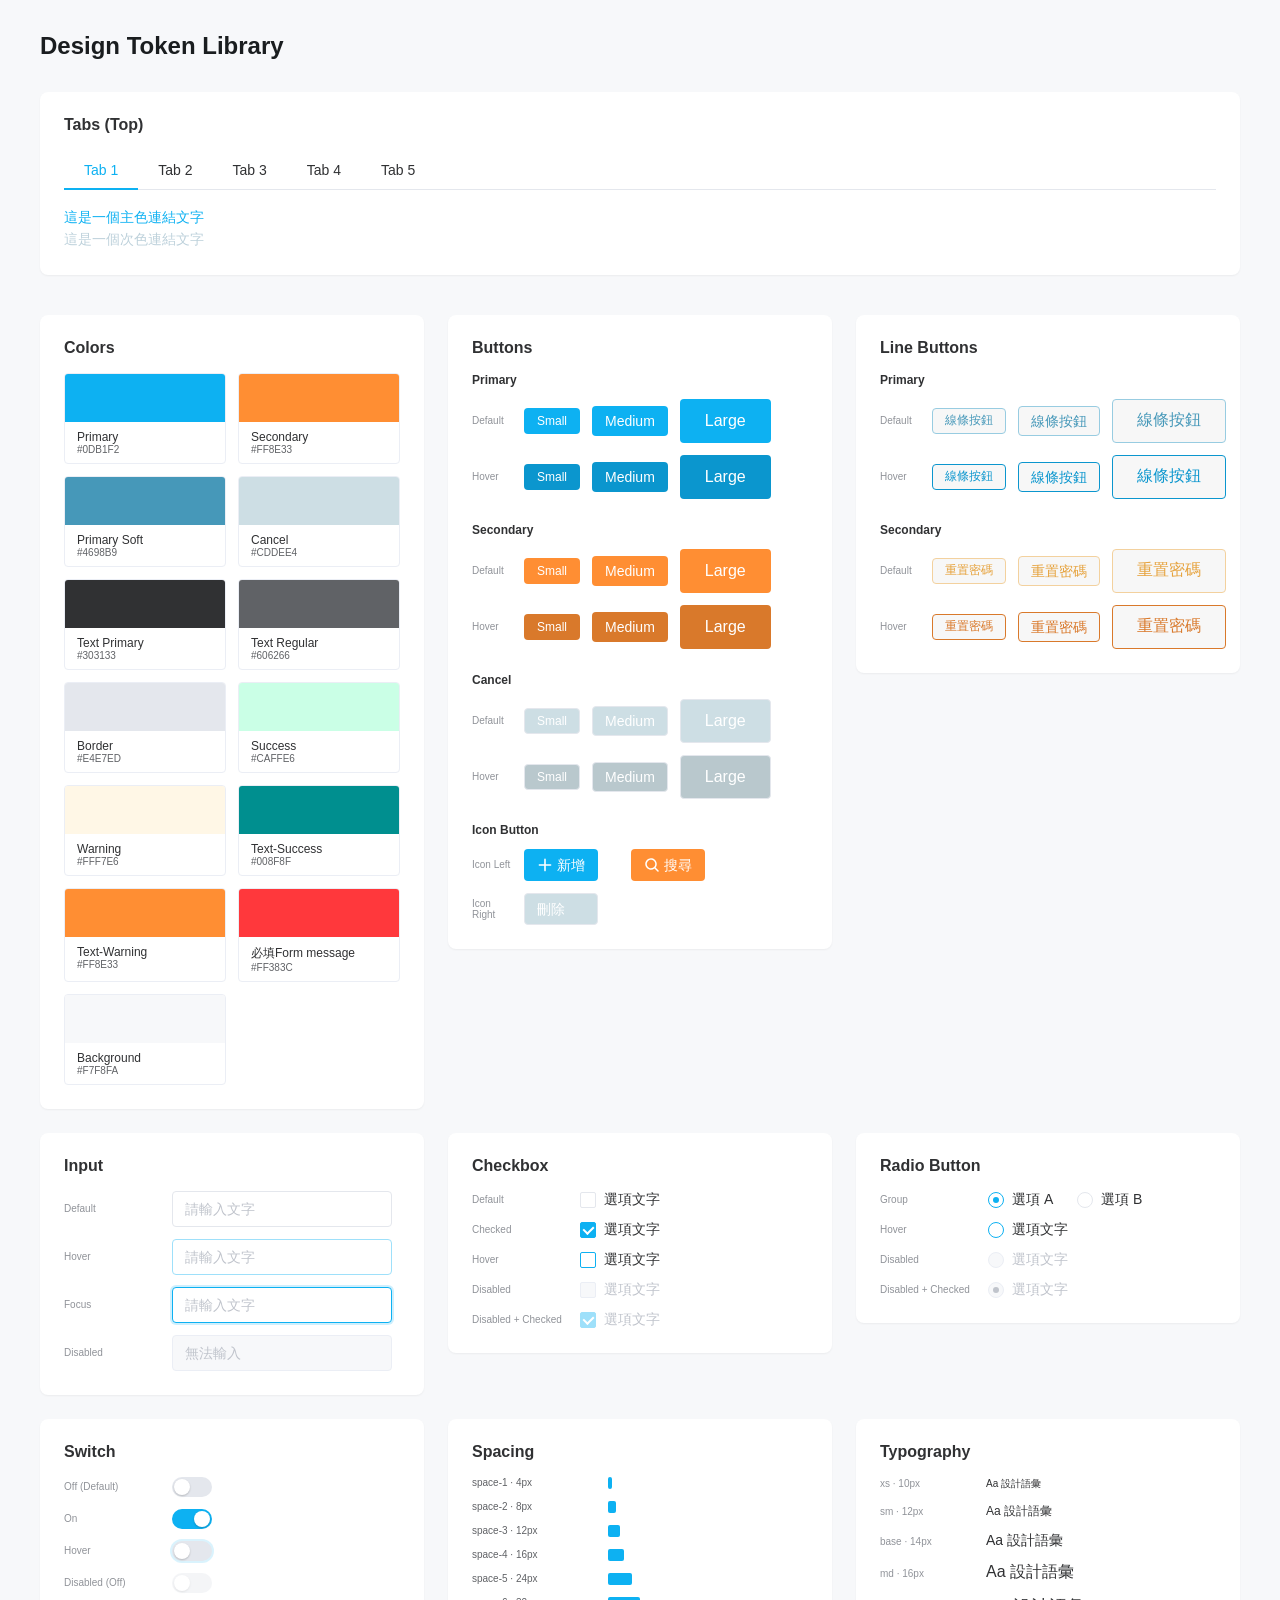
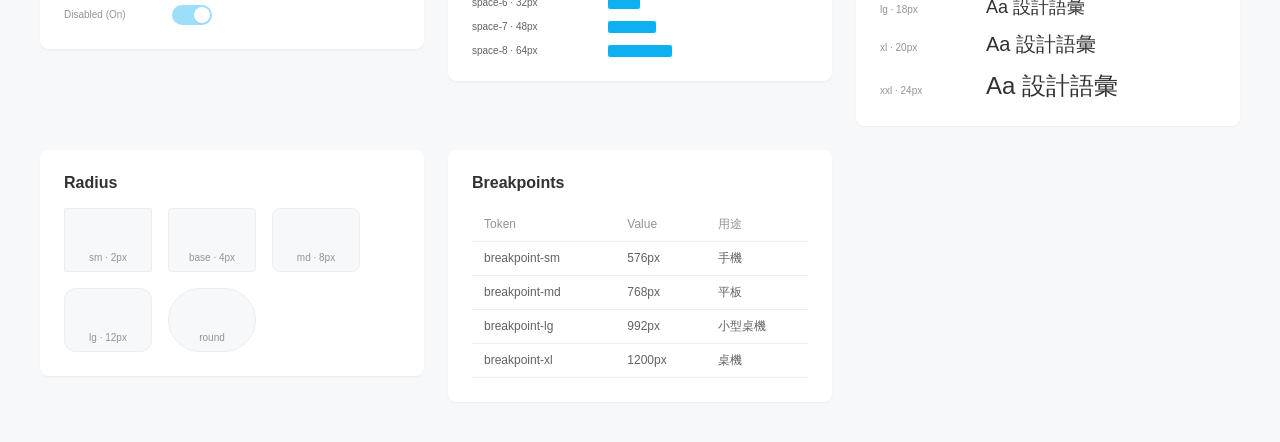
==== commit 5dd2e87d: "Add files via upload" ====
--- a/index.html
+++ b/index.html
@@ -55,6 +55,10 @@
           <div class="swatch-label"><b>Secondary</b>#FF8E33</div>
         </div>
         <div class="swatch">
+          <div class="swatch-color" style="background-color: var(--color-primary-soft)"></div>
+          <div class="swatch-label"><b>Primary Soft</b>#4698B9</div>
+        </div>
+        <div class="swatch">
           <div class="swatch-color" style="background-color: var(--color-cancel)"></div>
           <div class="swatch-label"><b>Cancel</b>#CDDEE4</div>
         </div>
@@ -76,7 +80,7 @@
         </div>
         <div class="swatch">
           <div class="swatch-color" style="background-color: var(--color-warning)"></div>
-          <div class="swatch-label"><b>Warning</b>##FFF7E6</div>
+          <div class="swatch-label"><b>Warning</b>#FFF7E6</div>
         </div>
         <div class="swatch">
           <div class="swatch-color" style="background-color: var(--color-text-Success)"></div>
@@ -114,12 +118,6 @@
           <button class="btn btn--primary btn--md is-hover">Medium</button>
           <button class="btn btn--primary btn--lg is-hover">Large</button>
         </div>
-        <div class="btn-demo-row">
-          <span class="btn-demo-label">Disabled</span>
-          <button class="btn btn--primary btn--sm" disabled>Small</button>
-          <button class="btn btn--primary btn--md" disabled>Medium</button>
-          <button class="btn btn--primary btn--lg" disabled>Large</button>
-        </div>
       </div>
 
       <div class="btn-variant-block">
@@ -136,12 +134,6 @@
           <button class="btn btn--secondary btn--md is-hover">Medium</button>
           <button class="btn btn--secondary btn--lg is-hover">Large</button>
         </div>
-        <div class="btn-demo-row">
-          <span class="btn-demo-label">Disabled</span>
-          <button class="btn btn--secondary btn--sm" disabled>Small</button>
-          <button class="btn btn--secondary btn--md" disabled>Medium</button>
-          <button class="btn btn--secondary btn--lg" disabled>Large</button>
-        </div>
       </div>
 
       <div class="btn-variant-block">
@@ -158,13 +150,8 @@
           <button class="btn btn--cancel btn--md is-hover">Medium</button>
           <button class="btn btn--cancel btn--lg is-hover">Large</button>
         </div>
-        <div class="btn-demo-row">
-          <span class="btn-demo-label">Disabled</span>
-          <button class="btn btn--cancel btn--sm" disabled>Small</button>
-          <button class="btn btn--cancel btn--md" disabled>Medium</button>
-          <button class="btn btn--cancel btn--lg" disabled>Large</button>
-        </div>
-      </div>
+      </div>
+
 
       <div class="btn-variant-block">
         <h3>Icon Button</h3>
@@ -184,12 +171,50 @@
           <span class="btn-demo-label">Icon Right</span>
           <button class="btn btn--md btn--cancel btn--icon">
             <span>刪除</span>
-            <img class="btn__icon" src="img/Delet2.svg" alt="">
+            <img class="btn__icon" src="img/Delet_line.svg" alt="">
           </button>
         </div>
       </div>
     </div>
-
+  <div class="card">
+      <h2>Line Buttons</h2>
+
+      <div class="btn-variant-block">
+        <h3>Primary</h3>
+        <div class="btn-demo-row">
+          <span class="btn-demo-label">Default</span>
+          <button class="btn btn--primary btn--line btn--sm">線條按鈕</button>
+          <button class="btn btn--primary btn--line btn--md">線條按鈕</button>
+          <button class="btn btn--primary btn--line btn--lg">線條按鈕</button>
+        </div>
+        <div class="btn-demo-row">
+          <span class="btn-demo-label">Hover</span>
+          <button class="btn btn--primary btn--line btn--sm is-hover">線條按鈕</button>
+          <button class="btn btn--primary btn--line btn--md is-hover">線條按鈕</button>
+          <button class="btn btn--primary btn--line btn--lg is-hover">線條按鈕</button>
+        </div>
+      </div>
+
+
+
+
+      <div class="btn-variant-block">
+        <h3>Secondary</h3>
+        <div class="btn-demo-row">
+          <span class="btn-demo-label">Default</span>
+          <button class="btn btn--secondary btn--line btn--sm">重置密碼</button>
+          <button class="btn btn--secondary btn--line btn--md">重置密碼</button>
+          <button class="btn btn--secondary btn--line btn--lg">重置密碼</button>
+        </div>
+        <div class="btn-demo-row">
+          <span class="btn-demo-label">Hover</span>
+          <button class="btn btn--secondary btn--line btn--sm is-hover">重置密碼</button>
+          <button class="btn btn--secondary btn--line btn--md is-hover">重置密碼</button>
+          <button class="btn btn--secondary btn--line btn--lg is-hover">重置密碼</button>
+        </div>
+      </div>
+
+    </div>
     <div class="card">
       <h2>Input</h2>
       <div class="demo-row">
@@ -295,7 +320,7 @@
 
     <div class="card">
       <h2>Typography</h2>
-      <div class="type-row"><span class="type-label">xs · 8px</span><span class="type-sample" style="font-size: var(--font-size-xs)">Aa 設計語彙</span></div>
+      <div class="type-row"><span class="type-label">xs · 10px</span><span class="type-sample" style="font-size: var(--font-size-xs)">Aa 設計語彙</span></div>
       <div class="type-row"><span class="type-label">sm · 12px</span><span class="type-sample" style="font-size: var(--font-size-sm)">Aa 設計語彙</span></div>
       <div class="type-row"><span class="type-label">base · 14px</span><span class="type-sample" style="font-size: var(--font-size-base)">Aa 設計語彙</span></div>
       <div class="type-row"><span class="type-label">md · 16px</span><span class="type-sample" style="font-size: var(--font-size-md)">Aa 設計語彙</span></div>
--- a/styles.css
+++ b/styles.css
@@ -5,7 +5,7 @@
   --color-secondary: #FF8E33;
   --color-success: #CAFFE6;
   --color-warning: #FFF7E6;
-  --color-danger: #AC0000;
+  --color-danger: #FF383C;
   --color-danger-bg: #FFE1E2;
   --color-cancel: #CDDEE4;
   --color-info: #909399;
@@ -23,6 +23,13 @@
   --color-link-Primary: #0DB1F2;
   --color-link-Secondary: #BDD1DB;
 
+  /*Soft: 同色相、飽和度較低的 Primary（#0DB1F2 → 較柔和的藍） */
+  --color-primary-soft: #4698B9;
+  --color-primary-softer: #98CCE1;
+  --color-secondary-soft: #E6A23C;
+  --color-secondary-softer: #F3D19E;
+
+
   /* Button states (derived from Primary / Secondary / Cancel) */
   --btn-primary-bg: var(--color-primary);
   --btn-primary-bg-hover: #0B96CE;
@@ -40,6 +47,23 @@
   --btn-cancel-border: var(--color-border);
   --btn-cancel-text: #FFFFFF;
   --btn-cancel-text-disabled: #CACDD1;
+
+  --btn-primary-soft-bg: #F7F7F7;
+  --btn-primary-soft-bg-hover: #3B809B;
+  --btn-primary-soft-text:var(--color-primary-soft);
+
+  /* Line (outline) button, built on top of Secondary's color */
+  --btn-line-primary-text: var(--color-primary-soft);
+  --btn-line-primary-border: var(--color-primary-softer);
+  --btn-line-primary-bg-hover: #F7F7F7;
+  --btn-line-primary-text-hover:var(--btn-primary-bg-hover);
+  --btn-line-primary-border-hover:var(--btn-primary-bg-hover);
+  --btn-line-secondary-text: var(--color-secondary-soft);
+  --btn-line-secondary-border: var(--color-secondary-softer);
+  --btn-line-secondary-bg-hover: #F7F7F7;
+  --btn-line-secondary-text-hover: var(--btn-secondary-bg-hover);
+  --btn-line-secondary-border-hover: var(--btn-secondary-bg-hover);
+ 
 
   /* Spacing */
   --space-1: 4px;
@@ -52,7 +76,7 @@
   --space-8: 64px;
 
   /* Typography */
-  --font-size-xs: 8px;
+  --font-size-xs: 10px;
   --font-size-sm: 12px;
   --font-size-base: 14px;
   --font-size-md: 16px;
@@ -314,6 +338,32 @@
   cursor: not-allowed;
 }
 
+
+/* Line (outline) variant: transparent background, colored border + text */
+.btn--line.btn--primary {
+  background-color: #F7F7F7;
+  color: var(--btn-line-primary-text);
+  border-color: var(--btn-line-primary-border);
+}
+.btn--line.btn--primary:hover,
+.btn--line.btn--primary.is-hover {
+  background-color: var(--btn-line-primary-bg-hover);
+  color: var(--btn-line-primary-text-hover);
+  border-color: var(--btn-line-primary-border-hover);
+}
+.btn--line.btn--secondary {
+  background-color: #F7F7F7;
+  color: var(--btn-line-secondary-text);
+  border-color: var(--btn-line-secondary-border);
+}
+.btn--line.btn--secondary:hover,
+.btn--line.btn--secondary.is-hover {
+  background-color: var(--btn-line-secondary-bg-hover);
+  color: var(--btn-line-secondary-text-hover);
+  border-color: var(--btn-line-secondary-border-hover);
+}
+
+
 .btn-variant-block {
   margin-bottom: var(--space-5);
 }
@@ -336,7 +386,7 @@
   margin-bottom: 0;
 }
 .btn-demo-label {
-  width: 64px;
+  width:40px;
   flex-shrink: 0;
   font-size: var(--font-size-xs);
   color: var(--color-text-secondary);
